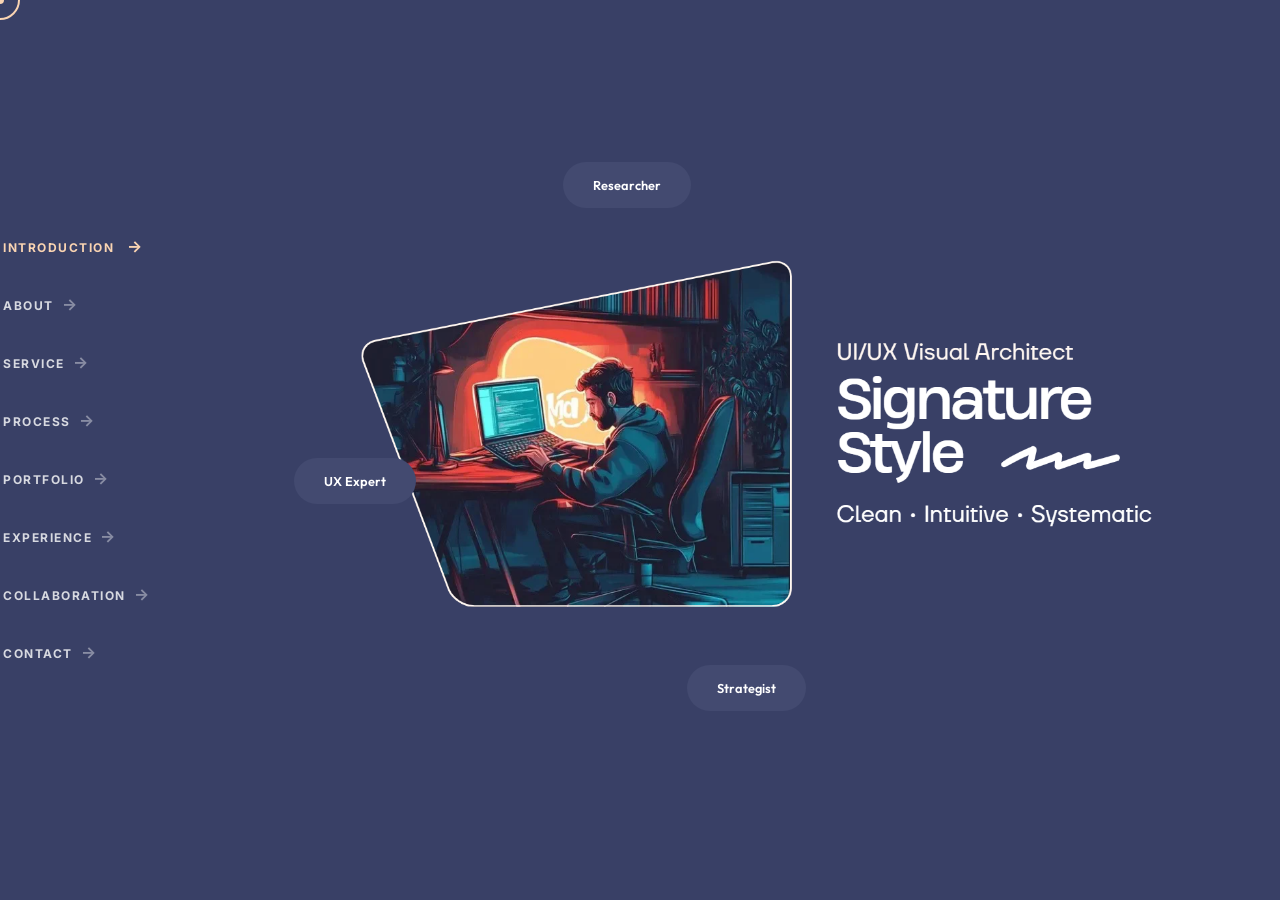
==== index.html @ 880e51e4 "Update index.html" ====
<!DOCTYPE html>
<html lang="en">

<head>
    <meta charset="UTF-8">
    <meta name="viewport" content="width=device-width, initial-scale=1.0">
    <title>Masud Jony</title>
    <link rel="icon" type="image/png" href="Needy/MasudJonyLogo.png">
    <link rel="stylesheet" href="style.css">
</head>

<body>

    <!-- Horizontal Navigation Menu -->
    <nav id="horizontal-nav">
        <ul>
            <li class="active"><a href="#hero" data-index="0">Introduction <span class="arrow">→</span></a></li>
            <li><a href="#about" data-index="1">About <span class="arrow">→</span></a></li>
            <li><a href="#services" data-index="2">Service <span class="arrow">→</span></a></li>
            <li><a href="#process" data-index="3">Process <span class="arrow">→</span></a></li>
            <li><a href="#portfolio" data-index="4">Portfolio <span class="arrow">→</span></a></li>
            <li><a href="#experience" data-index="5">Experience <span class="arrow">→</span></a></li>
            <li><a href="#collaboration" data-index="6">Collaboration <span class="arrow">→</span></a></li>
            <li><a href="#contact" data-index="7">Contact <span class="arrow">→</span></a></li>
        </ul>
    </nav>

    <!-- Container for all slides -->
    <div id="presentation">
        <!-- Section 1: Hero -->
        <section id="hero" class="slide active homepage">
            <div class="hero-bg-elements" id="hero-parallax">
                <div class="bg-blob blob-blue" data-speed="2"></div>
                <div class="bg-blob blob-green" data-speed="3"></div>
                <div class="hero-floating-text text-software" data-speed="5">Researcher</div>
                <div class="hero-floating-text text-design" data-speed="-4">Strategist</div>
                <div class="hero-floating-text text-research" data-speed="6">UX Expert</div>
            </div>
            <div class="hero-container">
                <img src="Needy/Only_Images/Home.png" alt="">
            </div>
        </section>

        <!-- Section 2: About -->
        <section id="about" class="slide">
            <div class="hero-container">
                <img src="Needy/Only_Images/2.png" alt="">
            </div>
        </section>

        <!-- Section 3: Services -->
        <section id="services" class="slide">
            <div class="hero-container">
                <img src="Needy/Only_Images/3.png" alt="">
            </div>
        </section>

        <!-- Section 4: Process -->
        <section id="process" class="slide">
            <div class="hero-container">
                <img src="Needy/Only_Images/process.png" alt="">
            </div>
        </section>

        <!-- Section 5: Portfolio -->
        <section id="portfolio" class="slide">
            <div class="hero-container Portfolio_container">
                <div class="project_img">
                    <img src="Needy/Only_Images/Project.png" alt="">
                </div>
                <div class="project_inner">
                    <div class="Left_project_inner project_content">
                        <h1>Projects</h1>
                        <img src="Needy/Only_Images/project_inner.png" alt="">
                        <p></p>
                    </div>
                    <div class="Middle_project_inner project_content">
                        <div class="EdooSphere">
                            <h2>“EdooSphere”</h2>
                            <a
                                href="https://www.figma.com/design/yBJjKWfQ96QLO775fwtEAk/EdooSphere-App?node-id=1669-162202&t=1JOb6LdRDJtqGi80-1">Link</a>
                            <p>EduSphere is an e-learning platform for web and mobile. As a UI/UX Designer, I designed
                                intuitive interfaces and prototypes, improved user flows, and collaborated with
                                developers
                                to deliver responsive, user-friendly experiences that increased engagement.
                            </p>
                        </div>
                        <div class="rams">
                            <h2>“Rams”</h2>
                            <a
                                href="https://www.figma.com/design/PCBt5p7QZaxkNxHPecK2gH/RAMs-Company-User?node-id=0-1&p=f">Link</a>
                            <p>A web-based enterprise risk management platform built to simplify complex risk processes.
                                I designed data-heavy dashboards, structured risk evaluation workflows, and improved
                                reporting clarity. My focus was on usability, information hierarchy, and making critical
                                decision-making faster and more efficient.
                            </p>
                        </div>
                    </div>
                    <div class="Right_project_inner project_content">
                        <button>View All</button>
                    </div>
                </div>
            </div>
        </section>

        <!-- Section 6: Experience -->
        <section id="experience" class="slide">
            <div class="hero-container Experience_part">
                <!-- <div class="hero-content">
                    <div class="badge">Insights</div>
                    <div class="subtitle">Deep Dive</div>
                    <h1>Attention To<br>Detail</h1>
                    <p>We believe that the smallest details make the biggest difference in creating premium user
                        experiences.</p>
                </div> -->
                <div class="experience_img">
                    <img src="Needy/experience.png" alt="">
                </div>
                <div class="experience_inner">
                    <div class="Left_experience_inner experience_content">
                        <h1>Involvement in</h1>
                        <!-- <img src="Needy/Only_Images/project_inner.png" alt=""> -->
                        <p></p>
                    </div>
                    <div class="Middle_experience_inner experience_content">
                        <div class="ParonSoft">
                            <h2>“ParonSoft Solutions Ltd.”</h2>
                            <span>June 2020 - Present</span>
                            <label>Senior Product Designer</label>
                            <p>Paronsoft is a Europe-based tech company where I worked as a Senior Product Designer. I
                                led user-centered designs for web and mobile, handling research, wireframes, prototypes,
                                and high-fidelity interfaces. I collaborated with teams, mentored junior designers, and
                                ensured consistent, efficient design standards.
                            </p>
                        </div>
                        <div class="Spectrum">
                            <h2>“Spectrum IT Solutions ltd.”</h2>
                            <span>May, 2019 - Jun, 2020</span>
                            <label>Senior UI/UX Designer</label>
                            <p>Led end-to-end web and mobile product designs, creating intuitive, visually appealing,
                                and user-friendly interfaces. Improved user flows and optimized journeys for higher
                                engagement. Collaborated with product managers, developers, and stakeholders to align
                                designs with business goals. Mentored junior designers, conducted design reviews, and
                                streamlined workflows to maintain consistency and quality across projects.
                            </p>
                        </div>
                    </div>
                    <div class="viewmoreBTN project_content">
                        <button>View All</button>
                    </div>
                </div>
            </div>
        </section>

        <!-- Section 7: Collaboration -->
        <section id="collaboration" class="slide">
            <div class="hero-container">
                <img src="Needy/Only_Images/Collabration.png" alt="">
                <img class="arrowIcon" src="Needy/Only_Images/arrow.png" alt="">
            </div>
        </section>

        <!-- Section 8: Contact -->
        <section id="contact" class="slide">
            <div class="hero-container">
                <img src="Needy/Only_Images/contact.png" alt="">
                <a href="Resume of Masud Jony.pdf" target="_blank" class="DownloadCV"
                    style="text-decoration: none;">Download My Resume</a>
            </div>
        </section>

        <!-- Section 10: Contact -->
        <!-- <section id="contact" class="slide">
            <div class="hero-container">
                <div class="hero-content">
                    <div class="badge">Contact</div>
                    <div class="subtitle">Get In Touch</div>
                    <h1>Start A<br>Project</h1>
                    <p>Ready to bring your vision to life? Contact us today to discuss your next big idea.</p>
                </div>
            </div>
        </section> -->
    </div>

    <!-- Experience Modal -->
    <div id="experience-modal" class="modal">
        <div class="modal-content">
            <span class="close-modal">&times;</span>
            <div class="modal-header">
                <h1>Professional Experience</h1>
                <p>A detailed history of my design career and roles.</p>
            </div>
            <div class="projects-grid">
                <!-- Exp Card 1 -->
                <div class="project-card">
                    <div class="ParonSoft">
                        <h2>“ParonSoft Solutions Ltd.”</h2>
                        <label>Senior Product Designer</label>
                        <span class="details-link">June 2020 - Present</span>
                        <p>Paronsoft is a Europe-based tech company where I worked as a Senior Product Designer. I led
                            end-to-end user-centered designs for web and mobile, including research, wireframes,
                            prototypes, and high-fidelity interfaces. I improved user flows, optimized journeys,
                            collaborated with cross-functional teams, mentored junior designers, and ensured consistent,
                            scalable design standards.</p>
                    </div>
                </div>
                <!-- Exp Card 2 -->
                <div class="project-card">
                    <div class="Spectrum">
                        <h2>“Spectrum IT Solutions ltd.”</h2>
                        <label>Senior UI/UX Designer</label>
                        <span class="details-link">May, 2019 - Jun, 2020</span>
                        <p>Led end-to-end web and mobile product designs, creating intuitive, visually appealing, and
                            user-friendly interfaces. Improved user flows and optimized journeys for higher engagement.
                            Collaborated with product managers, developers, and stakeholders to align designs with
                            business goals. Mentored junior designers, conducted design reviews, and streamlined
                            workflows.</p>
                    </div>
                </div>
                <!-- Exp Card 3 -->
                <div class="project-card">
                    <div class="ZenMind">
                        <h2>“Creative Tech Studio”</h2>
                        <label>UI/UX Designer</label>
                        <span class="details-link">Jan, 2018 - Apr, 2019</span>
                        <p>Focused on rapid prototyping and user testing for various client projects. Designed
                            responsive web layouts and mobile apps with a strong emphasis on usability and visual
                            storytelling. Worked closely with front-end developers to ensure pixel-perfect
                            implementation of design mockups.</p>
                    </div>
                </div>
                <!-- Exp Card 4 -->
                <div class="project-card">
                    <div class="NovaShop">
                        <h2>“Digital Waves Agency”</h2>
                        <label>Junior Designer</label>
                        <span class="details-link">Feb, 2017 - Dec, 2017</span>
                        <p>Started my professional journey by assisting in brand identity design and user interface
                            concepts. Learned the fundamentals of user experience research and iterative design
                            processes. Contributed to social media graphics, web banners, and basic UI components for
                            local business websites.</p>
                    </div>
                </div>
            </div>
        </div>
    </div>

    <!-- Portfolio Modal -->
    <div id="portfolio-modal" class="modal">
        <div class="modal-content">
            <span class="close-modal">&times;</span>
            <div class="modal-header">
                <h1>All Projects</h1>
                <p>A collection of my recent works and digital experiments.</p>
            </div>
            <div class="projects-grid">
                <!-- Project 1 -->
                <div class="project-card">
                    <div class="project-card-inner">
                        <div class="card-content">
                            <h2>“Behance”</h2>
                            <a href="https://www.behance.net/masudjony">Link</a>
                            <p>Behance is a global creative portfolio platform owned by Adobe where designers showcase
                                their professional work. I use it to publish selected UI/UX case studies, including
                                research insights, wireframes, prototypes, and final visual designs.
                            </p>
                        </div>
                    </div>
                </div>
                <!-- Project 2 -->
                <div class="project-card">
                    <div class="project-card-inner">
                        <div class="card-content">

                            <h2>“EdooSphere”</h2>
                            <a
                                href="https://www.figma.com/design/yBJjKWfQ96QLO775fwtEAk/EdooSphere-App?node-id=1669-162202&t=1JOb6LdRDJtqGi80-1">Link</a>
                            <p>EduSphere is an e-learning platform for web and mobile. As a UI/UX Designer, I designed
                                intuitive interfaces and prototypes, improved user flows, and collaborated with
                                developers to deliver responsive, user-friendly experiences that increased engagement.
                            </p>
                        </div>
                    </div>
                </div>
                <!-- Project 3 -->
                <div class="project-card">
                    <div class="project-card-inner">
                        <div class="card-content">

                            <h2>“Rams”</h2>
                            <a
                                href="https://www.figma.com/design/PCBt5p7QZaxkNxHPecK2gH/RAMs-Company-User?node-id=0-1&p=f">Link</a>
                            <p>A web-based enterprise risk management platform built to simplify complex risk processes.
                                I designed data-heavy dashboards, structured risk evaluation workflows, and improved
                                reporting clarity. My focus was on usability, information hierarchy, and making critical
                                decision-making faster and more efficient.
                            </p>
                        </div>
                    </div>
                </div>
                <!-- Project 4 -->
                <div class="project-card">
                    <div class="project-card-inner">
                        <div class="card-content">

                            <h2>“Risk Manager”</h2>
                            <a
                                href="https://www.figma.com/design/9FaY0wOJbGEPTlk5jHFvLP/Risk-Manager-App?node-id=0-1&p=f">Link</a>
                            <p>Risk Manager is a centralized risk monitoring system tailored for operational teams. I
                                redefined the user experience by simplifying multi-step assessments, enhancing data
                                visualization, and ensuring consistency across modules. Close collaboration with
                                engineering ensured scalable and performance-driven design execution.
                            </p>
                        </div>
                    </div>
                </div>
                <!-- Project 5 -->
                <div class="project-card">
                    <div class="project-card-inner">
                        <div class="card-content">
                            <h2>“AiTradX”</h2>
                            <a
                                href="https://www.figma.com/design/TELjcvNv74RykpVNeFjLlf/AiTradX?node-id=2-5&t=Oj5XLnYLckw8b1dB-1">Link</a>
                            <p>AiTradX is a modern trading platform designed for both novice and experienced traders. I
                                led the UI/UX redesign to simplify complex trading interfaces, improve data
                                visualization, and create a more intuitive user journey. The goal was to make trading
                                accessible yet powerful, with a focus on clarity, speed, and user confidence.
                                cross-functional teams to ensure seamless implementation and consistent product
                                experiences.
                            </p>
                        </div>
                    </div>
                </div>
                <!-- Project 6 -->
                <div class="project-card">
                    <div class="project-card-inner">
                        <div class="card-content">
                            <h2>“PDF Manager”</h2>
                            <a
                                href="https://www.figma.com/design/73KdUsv2Cbf8B7tLdYeefj/PDF-Manager-App?node-id=3-535&t=KnQlsR4RBeEZoz0u-1">Link</a>
                            <p>PDF Manager is a web-based admin-style platform that provides a structured interface for
                                managing projects, analytics, and application workflows. It focuses on delivering a
                                centralized dashboard with tools for handling data, team activities, and system
                                operations in one place, helping users streamline tasks and improve overall efficiency.
                            </p>
                        </div>
                    </div>
                </div>
                <!-- Project 7 -->
                <div class="project-card">
                    <div class="project-card-inner">
                        <div class="card-content">
                            <h2>“Paronsoft”</h2>
                            <a href="https://paronsoft.com/">Link</a>
                            <p>Paronsoft delivers custom web and mobile solutions for international clients. As a Senior
                                UI/UX Designer, I translated business requirements into structured user flows,
                                interactive prototypes, and scalable design systems. I worked closely with
                                cross-functional teams to ensure seamless implementation and consistent product
                                experiences.
                            </p>
                        </div>
                    </div>
                </div>
                <!-- Project 8 -->
                <div class="project-card">
                    <div class="project-card-inner">
                        <div class="card-content">
                            <h2>“CodeCraft”</h2>
                            <span class="details-link">Link</span>
                            <p>CodeCraft is a collaborative IDE enabling real-time peer programming and integrated
                                version control. I designed a clean, developer-focused interface that balances
                                functionality with clarity. Special attention was given to live collaboration
                                indicators, code readability, and minimizing cognitive load during teamwork.
                            </p>
                        </div>
                    </div>
                </div>
                <!-- Project 9 -->
                <div class="project-card">
                    <div class="project-card-inner">
                        <div class="card-content">
                            <h2>“AlexandraDB”</h2>
                            <a href="https://www.alexandradb.com/">Link</a>
                            <p>Alexandra DB is a French singer, songwriter, and producer blending pop and electronic
                                music. For her digital platform, I designed intuitive interfaces and prototypes,
                                improved user flows, and collaborated with developers to deliver a responsive and
                                engaging user experience.
                            </p>
                        </div>
                    </div>
                </div>
                <!-- Project 10 -->
                <div class="project-card">
                    <div class="project-card-inner">
                        <div class="card-content">
                            <h2>“Bruce Wallas”</h2>
                            <a href="https://brucewallas.com/">Link</a>
                            <p>Bruce Wallas is a construction project management platform. I crafted workflow-based
                                interfaces to manage timelines, resources, and reporting efficiently. Emphasis was
                                placed on visual clarity, real-time tracking, and improving communication between
                                project stakeholders.
                            </p>
                        </div>
                    </div>
                </div>
                <!-- Project 11 -->
                <div class="project-card">
                    <div class="project-card-inner">
                        <div class="card-content">
                            <h2>“Zeplin”</h2>
                            <a href="https://app.zeplin.io/projects">Link</a>
                            <p>A design-to-development collaboration platform built to bridge communication gaps. I
                                focused on structured handoff experiences, organized component libraries, and
                                interaction documentation to ensure smoother transitions from design to development.
                            </p>
                        </div>
                    </div>
                </div>
                <!-- Project 12 -->
                <div class="project-card">
                    <div class="project-card-inner">
                        <div class="card-content">
                            <h2>“Footway”</h2>
                            <a href="https://masudjony.github.io/footway.github.io/">Link</a>
                            <p>Footway is a retail management platform for spotify. I optimized inventory tracking,
                                sales dashboards, and store management workflows. The design approach prioritized
                                operational efficiency, easy navigation, and scalable UI components for multi-store
                                environments.
                            </p>
                        </div>
                    </div>
                </div>
            </div>
        </div>
    </div>

    <div class="cursor-dot"></div>
    <div class="cursor-follower"></div>

    <script src="script.js"></script>
</body>

</html>
---- style.css ----
@import url('https://fonts.googleapis.com/css2?family=Inter:wght@400;700&family=Outfit:wght@300;600;900&display=swap');



:root {
    --bg-color: #232B45;
    --accent-color: #FAD4B2;
    --text-color: #FFFFFF;
    --subtext-color: rgba(255, 255, 255, 0.8);
    --card-bg: rgba(255, 255, 255, 0.1);
    --transition-speed: 0.8s;
}

* {
    margin: 0;
    padding: 0;
    box-sizing: border-box;
}

body {
    background-color: var(--bg-color);
    color: var(--text-color);
    font-family: 'Inter', sans-serif;
    overflow: hidden;
    /* Prevent native scrolling */
    height: 100vh;
    width: 100vw;
    cursor: none;
}

/* Custom Cursor Styles */
.cursor-dot {
    width: 8px;
    height: 8px;
    background-color: var(--accent-color);
    position: fixed;
    top: 0;
    left: 0;
    border-radius: 50%;
    z-index: 9999;
    pointer-events: none;
    transform: translate(-50%, -50%);
}

.cursor-follower {
    width: 40px;
    height: 40px;
    border: 2px solid var(--accent-color);
    position: fixed;
    top: 0;
    left: 0;
    border-radius: 50%;
    z-index: 9998;
    pointer-events: none;
    transform: translate(-50%, -50%);
    transition: width 0.3s ease, height 0.3s ease, border-color 0.3s ease, background-color 0.3s ease;
}

/* Interactive Elements Hover Effect */
/* a,
button,
.close-modal,
.arrowIcon {
    cursor: none !important;
} */

.cursor-follower.hover {
    width: 60px;
    height: 60px;
    background-color: rgba(250, 212, 178, 0.1);
    border-color: rgba(250, 212, 178, 0.5);
}

/* Horizontal Navigation Menu */
#horizontal-nav {
    position: fixed;
    left: 6%;
    top: 50%;
    transform: translate(-50%, -50%);
    z-index: 100;
    border-radius: 50px;
}

#horizontal-nav ul {
    list-style: none;
    display: flow-root;
    flex-direction: row;
    gap: 2rem;
    align-items: center;
}

ul li::before {
    content: "→";
    display: none;
}

#horizontal-nav ul li {
    font-size: 1.5rem;
    font-weight: 600;
    color: var(--accent-color);
    display: block;
    align-items: center;
    gap: 10px;
    margin: 40px 0;
}

#horizontal-nav ul li a {
    text-decoration: none;
    color: var(--subtext-color);
    font-size: 0.75rem;
    font-weight: 700;
    text-transform: uppercase;
    letter-spacing: 1.5px;
    transition: all 0.3s ease;
    display: flex;
    align-items: center;
    gap: 8px;
}

#horizontal-nav .arrow {
    font-size: 1rem;
    opacity: 0.5;
    transition: transform 0.3s ease;
    margin-top: -2px;
}

#horizontal-nav ul li a:hover,
#horizontal-nav ul li.active a {
    color: var(--accent-color);
}

#horizontal-nav ul li.active a .arrow {
    opacity: 1;
    transform: translateX(5px);
}

#presentation {
    position: relative;
    width: 100%;
    height: 100%;
}

.slide {
    position: fixed;
    top: 0;
    left: 0;
    width: 100%;
    height: 100%;
    display: flex;
    justify-content: center;
    align-items: center;
    padding: 2rem;
    background-color: var(--bg-color);
    transform: translateX(100%);
    /* Hidden to the right by default */
    transition: transform var(--transition-speed) cubic-bezier(0.65, 0, 0.35, 1);
    z-index: 1;
}

.slide.active {
    transform: translateX(0);
    /* Visible */
    z-index: 2;
}

/* Sections background */
/* Sections background */
#hero {
    background: #394066;
    overflow: hidden;
    /* Added to contain the zoomed image */
}

/* --- Hero Parallax Elements --- */
.hero-bg-elements {
    position: absolute;
    top: 0;
    left: 0;
    width: 100%;
    height: 100%;
    pointer-events: none;
    z-index: 1111111111;
}

.bg-blob {
    position: absolute;
    border-radius: 50%;
    filter: blur(120px);
    opacity: 0.6;
    animation: blobFloat 12s infinite alternate ease-in-out;
}

.blob-blue {
    /* background: #00C6FF; */
    width: 600px;
    height: 600px;
    top: -150px;
    left: -100px;
}

.blob-green {
    /* background: #00FF88; */
    width: 500px;
    height: 500px;
    bottom: -100px;
    right: -100px;
    animation-delay: -6s;
}

.hero-floating-text {
    position: absolute;
    font-family: 'Outfit', sans-serif;
    font-weight: 600;
    font-size: 1vw;
    color: rgb(255 255 255);
    white-space: nowrap;
    user-select: none;
    transition: transform 0.1s ease-out;
    right: 0;
    background: #434a70;
    width: fit-content;
    padding: 15px 30px;
    border-radius: 100px;
    text-align: center;
}

.text-software {
    top: 18%;
    left: 44%;
    opacity: 1;
}

.text-design {
    bottom: 21%;
    opacity: 1;
    right: 37%;
}

.text-research {
    bottom: 44%;
    opacity: 1;
    left: 23%;
}

@keyframes blobFloat {
    0% {
        transform: translateY(0) scale(1);
    }

    100% {
        transform: translateY(60px) scale(1.1);
    }
}

.homepage .hero-container {
    position: relative;
    z-index: 10;
}

/* --- End of Hero Parallax --- */

#about {
    background-color: #2D3436;
}

#services {
    background-color: #394066;
}

#process {
    background-color: #394066;
}

#portfolio {
    background-color: #2D3436;
}

#experience {
    background-color: #394066;
}

#collaboration {
    background-color: #394066;
}

#contact {
    background-color: #2D3436;
}

.hero-container {
    /* max-width: 1200px; */
    width: 100%;
    display: grid;
    grid-template-columns: 1fr 1fr;
    gap: 4rem;
    align-items: center;
}

.hero-container.Experience_part {
    width: 70%;
}

#about .hero-container img {
    float: right;
}

#about .hero-container .dfshgh {
    margin-bottom: -60px;
    width: 100px;
    margin: 75px 80px 0 0;
}

.hero-content {
    grid-column: 2;
    flex-direction: column;
    gap: 1.5rem;
    opacity: 0;
    transform: translateY(20px);
    transition: all 0.6s ease-out;
    transition-delay: 0.4s;
}

.homepage .hero-content img {

    position: absolute;
    bottom: 66px;
    right: 40%;
}

.hero-content img {
    width: 120px;
    float: right;
}

.slide.active .hero-content {
    opacity: 1;
    transform: translateY(0);
}

.badge {
    background: var(--card-bg);
    padding: 0.5rem 1.5rem;
    border-radius: 30px;
    width: fit-content;
    font-weight: 600;
    font-size: 0.9rem;
    letter-spacing: 1px;
    margin-bottom: 20px;
}

.subtitle {
    font-family: 'Outfit', sans-serif;
    font-size: 1.2rem;
    color: var(--subtext-color);
    text-transform: uppercase;
    letter-spacing: 2px;
}

h1 {
    font-family: 'Outfit', sans-serif;
    font-size: 4rem;
    line-height: 1.1;
    font-weight: 900;
    padding: 20px 0;
}

p {
    font-size: 1.2rem;
    line-height: 1.6;
    color: var(--subtext-color);
    max-width: 500px;
}

ul {
    list-style: none;
    display: flex;
    flex-direction: column;
    gap: 1rem;
}

.Portfolio_container {
    display: flow-root;
    padding: 0 100px 0 300px;
}

.project_inner {
    display: flow-root;
    position: relative;
    margin-top: -100px;
    height: 270px;
}

.project_img {

    display: flow-root;
    position: relative;
    margin-top: 180px;
}

.project_img img {
    position: relative !important;
    width: 100% !important;
}

.Portfolio_container img {
    display: flow-root;
    position: relative !important;
    margin-left: 0 !important;
}

.project_inner img {
    position: absolute !important;
    top: 115% !important;
    width: 100px !important;
    left: 53px !important;
}

ul li {
    font-size: 1.5rem;
    font-weight: 600;
    color: var(--accent-color);
    display: flex;
    align-items: center;
    gap: 10px;
}

ul li::before {
    content: "→";
}

.slide img {
    position: absolute;
    left: 16px;
    width: 100%;
    left: 50%;
    top: 50%;
    transform: translate(-50%, -50%);
    margin-left: 94px;
    transition: transform 0.5s ease;
    /* Smooth transition for other transforms */
}

/* Specific zoom effect for the homepage (hero) background image */
.homepage .hero-container img {
    animation: zoomEffect 5s infinite alternate ease-in-out;
    transform-origin: center center;
}

@keyframes zoomEffect {
    0% {
        transform: translate(-50%, -50%) scale(1);
    }

    100% {
        transform: translate(-50%, -50%) scale(1.1);
    }
}

img.arrowIcon {
    width: 50px;
    margin-left: 225px;
    margin-top: 190px;
    transition: all 0.3s ease-out;
    cursor: pointer;

}

img.arrowIcon:hover {
    margin-left: 230px;
}

.project_content {
    position: relative;
    width: 30%;
    float: left;
}

.project_content .EdooSphere {
    float: left;
    width: 50%;
}

.project_content .rams {
    float: left;
    width: 50%;
}

.Left_project_inner.project_content {
    width: auto;
    padding-right: 40px;

}

.Left_project_inner.project_content h1 {
    line-height: 12px;
    padding-bottom: 60px;
}

.Middle_project_inner.project_content {
    position: relative;
    width: 74%;
    float: left;
    padding-right: 40px;
}

.project_content .EdooSphere {
    float: left;
    width: 44%;
    margin-right: 45px;
}

.project_content .rams {
    float: left;
    width: 44%;
}

.Right_project_inner.project_content {
    width: auto;
    float: right;
    position: relative;
    display: flow-root;
    height: 100%;
}

.Right_project_inner.project_content button {
    text-decoration: underline;
    background: none;
    border: none;
    color: white;
    font-size: 1.3rem;
    font-weight: 700;
    position: absolute;
    width: 83px;
    bottom: 2px;
    left: -70px;
    /* transform: translate(-107%, 53%); */
    transition: all 0.3s ease-out;
    cursor: pointer;
}

.Right_project_inner.project_content button:hover {
    margin-left: 5px;
}

.Middle_project_inner.project_content a {
    text-decoration: underline;
    cursor: pointer;
    float: right;
    margin-top: -26px;
    /* margin-bottom: 31px; */
    transition: all 0.3s ease-out;
    color: white;
}

.Middle_project_inner.project_content a:hover {
    margin-right: -5px;
}

.card-content a {
    text-decoration: underline;
    cursor: pointer;
    float: right;
    margin-top: -40px;
    /* margin-bottom: 31px; */
    transition: all 0.3s ease-out;
    color: white;
}

.card-content a:hover {
    margin-right: -5px;
}

.Middle_project_inner.project_content p {
    margin-top: 20px;
}

.experience_img {
    position: relative;
}

.experience_img img {
    position: relative !important;
    width: 55% !important;
    top: 0;
    transform: translate(0px, 0px);
    left: 29%;
}

.experience_inner h1 {
    line-height: 0px;
    height: 60px;
}

.ParonSoft,
.Spectrum {
    position: relative;
    margin-bottom: 30px;
    margin-top: 30px;
}

.experience_content span {
    position: absolute;
    top: 8px;
    right: 0;
}

.experience_content p {
    margin-top: 20px !important;
    max-width: 100%;
}

.viewmoreBTN button {
    text-decoration: underline;
    background: none;
    border: none;
    color: white;
    font-size: 1.3rem;
    font-weight: 700;
    transition: all 0.3s ease-out;
    cursor: pointer;
    margin-top: 20px;
}

.viewmoreBTN button:hover {
    margin-left: 5px;
}

.experience_inner label {
    padding-top: 7px !important;
    display: block;
    font-size: 1.2rem;
}

/* Experience Modal Specific Styles */
#experience-modal .modal-content {
    background: rgba(35, 43, 69, 0.9);
}

#experience-modal .project-card {
    background: rgba(255, 255, 255, 0.05);
    border-radius: 20px;
    padding: 2.5rem;
    border: 1px solid rgba(255, 255, 255, 0.1);
    transition: transform 0.3s ease, border-color 0.3s ease;
}

#experience-modal .project-card:hover {
    border-color: white;
    transform: translateY(-5px);
}

#experience-modal .project-card h2 {
    font-size: 1.5rem;
    margin-bottom: 0.5rem;
}

#experience-modal .project-card label {
    padding-top: 7px !important;
    display: block;
    font-size: 1.1rem;
    color: white;
    opacity: 0.9;
}

#experience-modal .project-card .details-link {
    position: relative;
    top: 0;
    margin-top: 5px;
    display: inline-block;
    color: rgba(255, 255, 255, 0.7);
    text-decoration: none;
    font-size: 0.85rem;
    float: none;
    /* Reset float if needed */
}

#experience-modal .project-card p {
    margin-top: 1.2rem !important;
    font-size: 0.95rem;
    line-height: 1.6;
    color: var(--subtext-color);
}

@media (max-width: 900px) {
    .hero-container {
        grid-template-columns: 1fr;
        text-align: center;
    }

    .hero-content {
        align-items: center;
        grid-column: 1;
    }

    .badge {
        margin: 0 auto;
    }
}

/* Portfolio Modal Styles */
.modal {
    display: none;
    position: fixed;
    z-index: 2000;
    left: 0;
    top: 0;
    width: 100%;
    height: 100%;
    overflow: hidden;
    background-color: rgba(0, 0, 0, 0.8);
    backdrop-filter: blur(10px);
}

.modal-content {
    background: rgba(35, 43, 69, 0.5);
    margin: 2.5vh auto;
    padding: 3rem 1.5rem 3rem 3rem;
    border: 1px solid rgba(255, 255, 255, 0.1);
    width: 93%;
    height: 95vh;
    max-height: 98vh;
    border-radius: 30px;
    position: relative;
    /* overflow-y: auto; */
    color: white;
}

.projects-grid::-webkit-scrollbar {
    width: 8px;
}

.projects-grid::-webkit-scrollbar-track {
    background: rgba(255, 255, 255, 0.05);
    border-radius: 10px;
}

.projects-grid::-webkit-scrollbar-thumb {
    background: white;
    border-radius: 10px;
}

.close-modal {
    position: absolute;
    right: 30px;
    top: 20px;
    color: white;
    font-size: 2.5rem;
    font-weight: bold;
    cursor: pointer;
    transition: color 0.3s ease;
    z-index: 10;
    transition: all 0.3s ease-out;
}

.close-modal:hover {
    margin-right: -5px;
}

.modal-header {
    /* margin-bottom: 2rem; */
    text-align: left;
}

.modal-header h1 {
    font-size: 3.5rem;
    margin-bottom: 1.5rem;
    font-family: 'Outfit', sans-serif;
    line-height: 0;
}

.modal-header p {
    font-size: 1.1rem;
    opacity: 0.8;
}

.projects-grid {
    display: grid;
    grid-template-columns: repeat(auto-fill, minmax(350px, 1fr));
    gap: 2rem;
    padding-bottom: 2rem;
    max-height: 74vh;
    overflow: auto;
    padding-right: 1.5rem;
    padding-top: 2rem;
}

.project-card {
    background: rgba(255, 255, 255, 0.05);
    border-radius: 20px;
    padding: 2rem;
    border: 1px solid rgba(255, 255, 255, 0.1);
    transition: transform 0.3s ease, border-color 0.3s ease;
    display: flex;
    flex-direction: column;
}

.project-card:hover {
    transform: translateY(-5px);
    border-color: white;
}

.project-card h2 {
    font-family: 'Outfit', sans-serif;
    font-size: 1.8rem;
    margin-bottom: 1rem;
    color: white;
}

.details-link {
    text-decoration: underline;
    cursor: pointer;
    float: right;
    margin-top: -35px;
    font-size: 0.9rem;
    font-weight: 600;
    transition: all 0.3s ease-out;
    color: white;
}

.details-link:hover {
    margin-right: -5px;
}

.project-card p {
    margin-top: 1rem;
    font-size: 1rem;
    line-height: 1.6;
    color: var(--subtext-color);
    max-width: 100%;
}

.DownloadCV {
    position: absolute;
    bottom: 16%;
    left: 47%;
    /* margin-top: 100px; */
    /* background: white; */
    border-radius: 100px;
    color: #ffffff;
    padding: 21px 30px;
    font-size: 27px;
    font-weight: 600;
    cursor: pointer !important;
    transition: all 0.3s ease-out;
    text-decoration: underline !important;

}

.DownloadCV:hover {
    margin-left: 5px;
}

@media (max-width: 1600px) {

    .Left_project_inner.project_content h1,
    .Left_project_inner.project_content h1 {
        font-size: 45px;
    }

    .Middle_experience_inner.experience_content h2,
    .rams h2,
    .project_content .EdooSphere h2 {
        font-size: 22px !important;
    }

    .experience_content p,
    .experience_content span,
    .experience_inner label,
    .viewmoreBTN button,
    .Middle_project_inner.project_content p,
    .Middle_project_inner.project_content a,
    .Right_project_inner.project_content button {
        font-size: 16px;
    }

    .Right_project_inner.project_content button {
        top: 80%;
    }

    .Portfolio_container {
        display: flow-root;
        margin-left: 150px;
    }
}

@media (max-width: 1500px) {
    img.arrowIcon {
        margin-left: 200px;
        margin-top: 120px;
    }

    img.arrowIcon:hover {
        margin-left: 205px;
    }

    .DownloadCV {
        bottom: 19%;
        padding: 8px 20px;
    }
}

@media (max-width: 900px) {
    .modal-content {
        width: 95%;
        padding: 1.5rem;
    }

    .projects-grid {
        grid-template-columns: 1fr;
    }

    .modal-header h1 {
        font-size: 2.5rem;
    }
}
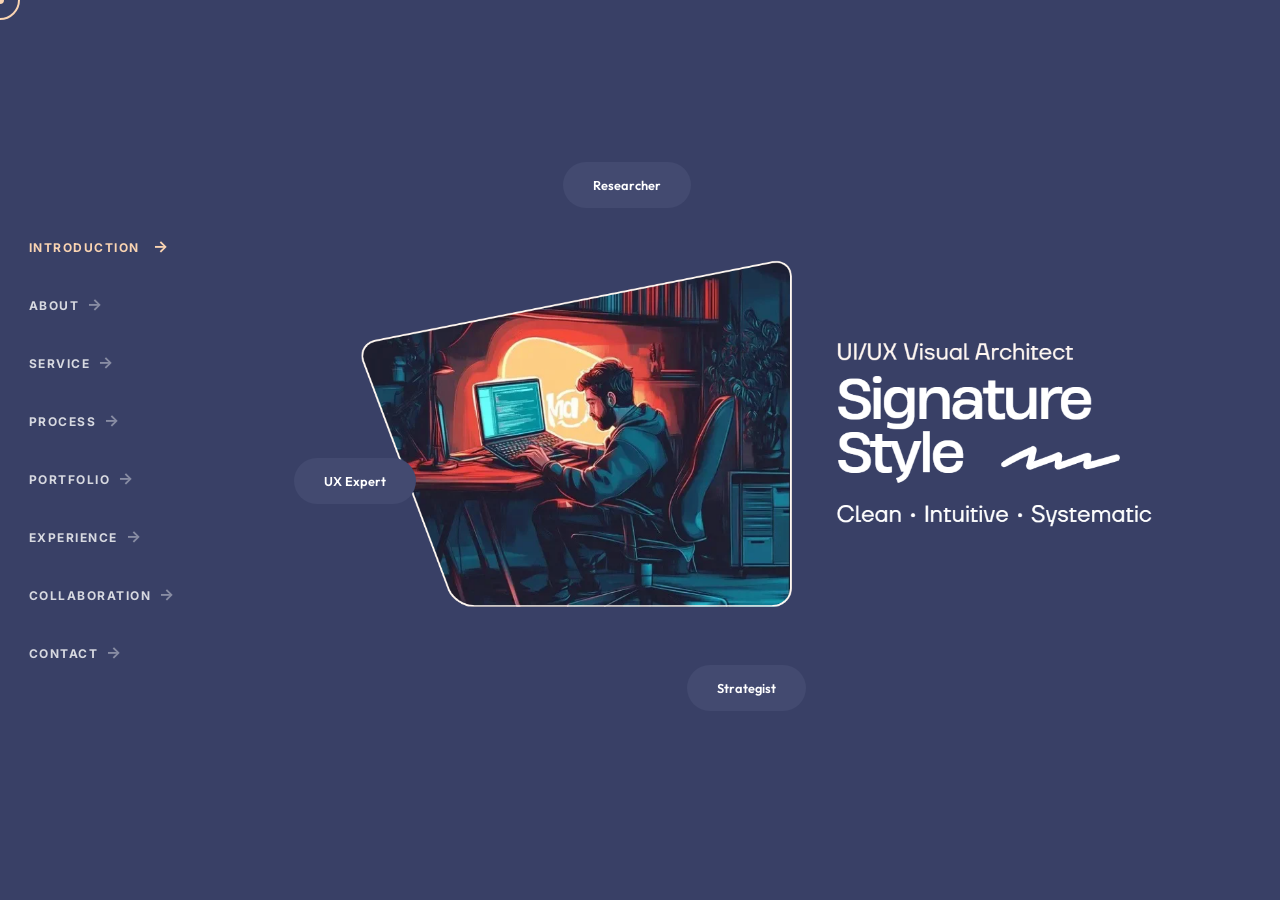
==== commit 5ce76f9e: "Update index.html" ====
--- a/index.html
+++ b/index.html
@@ -76,23 +76,23 @@
                     </div>
                     <div class="Middle_project_inner project_content">
                         <div class="EdooSphere">
-                            <h2>“EdooSphere”</h2>
-                            <a
-                                href="https://www.figma.com/design/yBJjKWfQ96QLO775fwtEAk/EdooSphere-App?node-id=1669-162202&t=1JOb6LdRDJtqGi80-1">Link</a>
-                            <p>EduSphere is an e-learning platform for web and mobile. As a UI/UX Designer, I designed
-                                intuitive interfaces and prototypes, improved user flows, and collaborated with
-                                developers
-                                to deliver responsive, user-friendly experiences that increased engagement.
-                            </p>
-                        </div>
-                        <div class="rams">
-                            <h2>“Rams”</h2>
-                            <a
-                                href="https://www.figma.com/design/PCBt5p7QZaxkNxHPecK2gH/RAMs-Company-User?node-id=0-1&p=f">Link</a>
-                            <p>A web-based enterprise risk management platform built to simplify complex risk processes.
-                                I designed data-heavy dashboards, structured risk evaluation workflows, and improved
-                                reporting clarity. My focus was on usability, information hierarchy, and making critical
-                                decision-making faster and more efficient.
+                            <h2>“Far System”</h2>
+                            <a
+                                href="https://www.figma.com/design/k4mvN39b6g4Px2VGUUfae7/Far-System?node-id=127-10489&t=P00wyCD2Moqxiuzd-1">Link</a>
+                            <p>FAR Systems™ is a B2B SaaS and multi-tenant platform that connects reflection, structured
+                                knowledge, insights, and continuity in one ecosystem. Through guided Reflection Room™
+                                experiences, intelligent analysis, dashboards, and reports, FAR transforms reflection
+                                into actionable insights, supporting better decision-making and long-term progress.
+                            </p>
+                        </div>
+                        <div class="EdooSphere">
+                            <h2>“AidNetWork”</h2>
+                            <a
+                                href="https://www.figma.com/design/5OuevP5FEo8ng1HO4NIQQ6/High-Fidelity-AidNetWork?node-id=0-1&t=7jZRvrT6jxRqu9Zt-1">Link</a>
+                            <p>AidNetwork is a B2B SaaS and multi-tenant healthcare workforce platform that simplifies
+                                hiring by connecting employers with verified, job-ready workers. Using AI and
+                                automation, it supports hiring, retention, compliance, and workforce management, helping
+                                organizations build a faster and more reliable workforce.
                             </p>
                         </div>
                     </div>
@@ -254,35 +254,74 @@
                 <p>A collection of my recent works and digital experiments.</p>
             </div>
             <div class="projects-grid">
-                <!-- Project 1 -->
-                <div class="project-card">
-                    <div class="project-card-inner">
-                        <div class="card-content">
-                            <h2>“Behance”</h2>
-                            <a href="https://www.behance.net/masudjony">Link</a>
-                            <p>Behance is a global creative portfolio platform owned by Adobe where designers showcase
-                                their professional work. I use it to publish selected UI/UX case studies, including
-                                research insights, wireframes, prototypes, and final visual designs.
-                            </p>
-                        </div>
-                    </div>
-                </div>
-                <!-- Project 2 -->
-                <div class="project-card">
-                    <div class="project-card-inner">
-                        <div class="card-content">
-
-                            <h2>“EdooSphere”</h2>
-                            <a
-                                href="https://www.figma.com/design/yBJjKWfQ96QLO775fwtEAk/EdooSphere-App?node-id=1669-162202&t=1JOb6LdRDJtqGi80-1">Link</a>
-                            <p>EduSphere is an e-learning platform for web and mobile. As a UI/UX Designer, I designed
-                                intuitive interfaces and prototypes, improved user flows, and collaborated with
-                                developers to deliver responsive, user-friendly experiences that increased engagement.
-                            </p>
-                        </div>
-                    </div>
-                </div>
-                <!-- Project 3 -->
+                <!-- Project 1 “FarSystem” -->
+                <div class="project-card">
+                    <div class="project-card-inner">
+                        <div class="card-content">
+                            <h2>“Far System”</h2>
+                            <a
+                                href="https://www.figma.com/design/k4mvN39b6g4Px2VGUUfae7/Far-System?node-id=127-10489&t=P00wyCD2Moqxiuzd-1">Link</a>
+                            <p>FAR Systems™ is a B2B SaaS and multi-tenant platform that connects reflection, structured
+                                knowledge, insights, and continuity in one ecosystem. Through guided Reflection Room™
+                                experiences, intelligent analysis, dashboards, and reports, FAR transforms reflection
+                                into actionable insights, supporting better decision-making and long-term progress.
+                            </p>
+                        </div>
+                    </div>
+                </div>
+                <!-- Project 2 “AidNetWork” -->
+                <div class="project-card">
+                    <div class="project-card-inner">
+                        <div class="card-content">
+
+                            <h2>“AidNetWork”</h2>
+                            <a
+                                href="https://www.figma.com/design/5OuevP5FEo8ng1HO4NIQQ6/High-Fidelity-AidNetWork?node-id=0-1&t=7jZRvrT6jxRqu9Zt-1">Link</a>
+                            <p>AidNetwork is a B2B SaaS and multi-tenant healthcare workforce platform that simplifies
+                                healthcare hiring by bringing everything into one place. It helps employers find
+                                verified, job-ready workers while enabling candidates to clearly understand job
+                                requirements. Using AI and automation, AidNetwork supports workforce prediction, hiring,
+                                retention, compliance, and reliability, helping organizations build a faster and more
+                                stable workforce.
+                            </p>
+                        </div>
+                    </div>
+                </div>
+
+                <!-- Project 4 “Risk Manager” -->
+                <div class="project-card">
+                    <div class="project-card-inner">
+                        <div class="card-content">
+
+                            <h2>“Risk Manager”</h2>
+                            <a
+                                href="https://www.figma.com/design/9FaY0wOJbGEPTlk5jHFvLP/Risk-Manager-App?node-id=0-1&p=f">Link</a>
+                            <p>Risk Manager is a centralized risk monitoring system tailored for operational teams. I
+                                redefined the user experience by simplifying multi-step assessments, enhancing data
+                                visualization, and ensuring consistency across modules. Close collaboration with
+                                engineering ensured scalable and performance-driven design execution.
+                            </p>
+                        </div>
+                    </div>
+                </div>
+                <div class="project-card">
+                    <div class="project-card-inner">
+                        <div class="card-content">
+
+                            <h2>“Theta Analysers”</h2>
+                            <a
+                                href="https://www.figma.com/design/8MW4Subn0hcLtJWnIIItko/THETA-ANALYSERS?node-id=1-2&t=z4X9mN58TrOYgEEm-1">Link</a>
+                            <p>Theta Analyzer is a modern POS and retail management platform designed to simplify
+                                day-to-day sales and business operations. I created a clean, scalable interface that
+                                helps businesses manage transactions, products, inventory, customers, and sales data
+                                with better visibility. The UX focused on fast workflows, intuitive navigation, clear
+                                data presentation, and efficient store management, making everyday POS operations faster
+                                and easier for staff.
+                            </p>
+                        </div>
+                    </div>
+                </div>
+                <!-- Project 3 “Rams” -->
                 <div class="project-card">
                     <div class="project-card-inner">
                         <div class="card-content">
@@ -298,23 +337,150 @@
                         </div>
                     </div>
                 </div>
-                <!-- Project 4 -->
-                <div class="project-card">
-                    <div class="project-card-inner">
-                        <div class="card-content">
-
-                            <h2>“Risk Manager”</h2>
-                            <a
-                                href="https://www.figma.com/design/9FaY0wOJbGEPTlk5jHFvLP/Risk-Manager-App?node-id=0-1&p=f">Link</a>
-                            <p>Risk Manager is a centralized risk monitoring system tailored for operational teams. I
-                                redefined the user experience by simplifying multi-step assessments, enhancing data
-                                visualization, and ensuring consistency across modules. Close collaboration with
-                                engineering ensured scalable and performance-driven design execution.
-                            </p>
-                        </div>
-                    </div>
-                </div>
-                <!-- Project 5 -->
+                <!-- Project 5 “SUPREME PROSPECTS” -->
+                <div class="project-card">
+                    <div class="project-card-inner">
+                        <div class="card-content">
+                            <h2>“SUPREME PROSPECTS”</h2>
+                            <a
+                                href="https://www.figma.com/design/wVAk4ea4LBLnnpsgJ8CiIs/SUPREME-PROSPECTS-Almas?node-id=21-2&t=diJD05TgkIyhSzfg-1">Link</a>
+                            <p>Supreme Prospects is a dynamic, subscription-based B2B sports management and recruitment
+                                platform designed to bridge the gap between athletic talent and professional coaching.
+                                Built with a sleek, high-energy aesthetic, the platform creates a dual-sided ecosystem
+                                that serves both aspiring athletes (students) looking to elevate their game and
+                                professional coaches seeking to stream their scouting, training, and recruitment
+                                pipelines.
+                            </p>
+                        </div>
+                    </div>
+                </div>
+
+                <!-- Project 6 “XTRA-VISION” -->
+                <div class="project-card">
+                    <div class="project-card-inner">
+                        <div class="card-content">
+                            <h2>“XTRA-VISION”</h2>
+                            <a
+                                href="https://www.figma.com/design/hHiclTcdYZ3zjucPpE7rdi/XTRA-VISION-Almas?node-id=0-1&t=H8L3sgJyxS0W5IxE-1">Link</a>
+                            <p>XTRA-VISION is a mobile-first digital savings and investment platform designed for young,
+                                upwardly
+                                mobile users in the GCC and MENA region. The platform transforms the traditionally
+                                complex process of saving and investing into a simple, engaging, and highly visual user
+                                experience. By blending playful, game-like UI elements with robust financial tools,
+                                XTRA-VISION empowers users to set goals, build daily savings habits, and invest small
+                                amounts
+                                into diversified portfolios, all within a secure, regulated environment.
+                            </p>
+                            pipelines.
+                            </p>
+                        </div>
+                    </div>
+                </div>
+                <!-- Project 7 “RAIZ” -->
+                <div class="project-card">
+                    <div class="project-card-inner">
+                        <div class="card-content">
+                            <h2>“RAIZ”</h2>
+                            <a
+                                href="https://www.figma.com/design/8pOH03JB04hr4VfctgyfdS/RAIZ-Almas?node-id=0-1&t=QduIyPNxUC080vP4-1">Link</a>
+                            <p>Raiz is a mobile-first digital savings and investment platform designed for young,
+                                upwardly
+                                mobile users in the GCC and MENA region. The platform transforms the traditionally
+                                complex process of saving and investing into a simple, engaging, and highly visual user
+                                experience. By blending playful, game-like UI elements with robust financial tools,
+                                Raiz empowers users to set goals, build daily savings habits, and invest small amounts
+                                into diversified portfolios, all within a secure, regulated environment.
+                            </p>
+                            pipelines.
+                            </p>
+                        </div>
+                    </div>
+                </div>
+                <!-- Project 8 “BOUWIS” -->
+                <div class="project-card">
+                    <div class="project-card-inner">
+                        <div class="card-content">
+                            <h2>“BOUWIS”</h2>
+                            <a
+                                href="https://www.figma.com/design/IUpIjFcfvYovL7o6obJQWq/BOUWIS-Almas?node-id=0-1&t=hDcz0atjrBNcnLdJ-1">Link</a>
+                            <p>Raiz is a mobile-first digital savings and investment platform designed for young,
+                                upwardly
+                                mobile users in the GCC and MENA region. The platform transforms the traditionally
+                                complex process of saving and investing into a simple, engaging, and highly visual user
+                                experience. By blending playful, game-like UI elements with robust financial tools,
+                                Raiz empowers users to set goals, build daily savings habits, and invest small amounts
+                                into diversified portfolios, all within a secure, regulated environment.
+                            </p>
+                            pipelines.
+                            </p>
+                        </div>
+                    </div>
+                </div>
+                <!-- Project 9 “Huely” -->
+                <div class="project-card">
+                    <div class="project-card-inner">
+                        <div class="card-content">
+                            <h2>“Huely”</h2>
+                            <a
+                                href="https://www.figma.com/design/NMuSPvk7Xe57bM8CpgAvBZ/Huely-Almas?node-id=0-1&t=WRXs3evQNbe3PIKc-1">Link</a>
+                            <p>Huely is a mobile-first digital savings and investment platform designed for young,
+                                upwardly
+                                mobile users in the GCC and MENA region. The platform transforms the traditionally
+                                complex process of saving and investing into a simple, engaging, and highly visual user
+                                experience. By blending playful, game-like UI elements with robust financial tools,
+                                Huely empowers users to set goals, build daily savings habits, and invest small amounts
+                                into diversified portfolios, all within a secure, regulated environment.
+                            </p>
+                            pipelines.
+                            </p>
+                        </div>
+                    </div>
+                </div>
+                <!-- Project 10 “AetherCall” -->
+                <div class="project-card">
+                    <div class="project-card-inner">
+                        <div class="card-content">
+                            <h2>“AetherCall”</h2>
+                            <a
+                                href="https://www.figma.com/design/WpcX8z7JNN9PikLdq0HS9q/AetherCall-Almas?node-id=0-1&t=OUM4fp0Lx6DEoAAL-1">Link</a>
+                            <p>AetherCall is a mobile-first digital savings and investment platform designed for young,
+                                upwardly
+                                mobile users in the GCC and MENA region. The platform transforms the traditionally
+                                complex process of saving and investing into a simple, engaging, and highly visual user
+                                experience. By blending playful, game-like UI elements with robust financial tools,
+                                AetherCall empowers users to set goals, build daily savings habits, and invest small
+                                amounts
+                                into diversified portfolios, all within a secure, regulated environment.
+                            </p>
+                            pipelines.
+                            </p>
+                        </div>
+                    </div>
+                </div>
+                <!-- Project 11 “Ikwilme Wer” -->
+                <div class="project-card">
+                    <div class="project-card-inner">
+                        <div class="card-content">
+                            <h2>“Ikwilme Wer”</h2>
+                            <a
+                                href="https://www.figma.com/design/Huj46X1FhCbLHbJDaOKzkx/Ikwilmedewerkers-Almas?node-id=0-1&t=Ib7vEYDY87AIbMpf-1">Link</a>
+                            <p>Ikwilme Wer is a mobile-first digital savings and investment platform designed for young,
+                                upwardly
+                                mobile users in the GCC and MENA region. The platform transforms the traditionally
+                                complex process of saving and investing into a simple, engaging, and highly visual user
+                                experience. By blending playful, game-like UI elements with robust financial tools,
+                                Ikwilme Wer empowers users to set goals, build daily savings habits, and invest small
+                                amounts
+                                into diversified portfolios, all within a secure, regulated environment.
+                            </p>
+                            pipelines.
+                            </p>
+                        </div>
+
+                    </div>
+                </div>
+
+                <!-- Project 12 “AiTradX” -->
                 <div class="project-card">
                     <div class="project-card-inner">
                         <div class="card-content">
@@ -331,7 +497,22 @@
                         </div>
                     </div>
                 </div>
-                <!-- Project 6 -->
+                <!-- Project 13 “EdooSphere” -->
+                <div class="project-card">
+                    <div class="project-card-inner">
+                        <div class="card-content">
+
+                            <h2>“EdooSphere”</h2>
+                            <a
+                                href="https://www.figma.com/design/yBJjKWfQ96QLO775fwtEAk/EdooSphere-App?node-id=1669-162202&t=1JOb6LdRDJtqGi80-1">Link</a>
+                            <p>EduSphere is an e-learning platform for web and mobile. As a UI/UX Designer, I designed
+                                intuitive interfaces and prototypes, improved user flows, and collaborated with
+                                developers to deliver responsive, user-friendly experiences that increased engagement.
+                            </p>
+                        </div>
+                    </div>
+                </div>
+                <!-- Project 14 “PDF Manager” -->
                 <div class="project-card">
                     <div class="project-card-inner">
                         <div class="card-content">
@@ -346,7 +527,7 @@
                         </div>
                     </div>
                 </div>
-                <!-- Project 7 -->
+                <!-- Project 15 “Paronsoft” -->
                 <div class="project-card">
                     <div class="project-card-inner">
                         <div class="card-content">
@@ -361,7 +542,7 @@
                         </div>
                     </div>
                 </div>
-                <!-- Project 8 -->
+                <!-- Project 16 “CodeCraft” -->
                 <div class="project-card">
                     <div class="project-card-inner">
                         <div class="card-content">
@@ -375,7 +556,7 @@
                         </div>
                     </div>
                 </div>
-                <!-- Project 9 -->
+                <!-- Project 17 “AlexandraDB” -->
                 <div class="project-card">
                     <div class="project-card-inner">
                         <div class="card-content">
@@ -389,7 +570,7 @@
                         </div>
                     </div>
                 </div>
-                <!-- Project 10 -->
+                <!-- Project 18 “Bruce Wallas” -->
                 <div class="project-card">
                     <div class="project-card-inner">
                         <div class="card-content">
@@ -403,7 +584,7 @@
                         </div>
                     </div>
                 </div>
-                <!-- Project 11 -->
+                <!-- Project 19 “Zeplin” -->
                 <div class="project-card">
                     <div class="project-card-inner">
                         <div class="card-content">
@@ -416,7 +597,7 @@
                         </div>
                     </div>
                 </div>
-                <!-- Project 12 -->
+                <!-- Project 20 “Footway” -->
                 <div class="project-card">
                     <div class="project-card-inner">
                         <div class="card-content">
@@ -430,6 +611,21 @@
                         </div>
                     </div>
                 </div>
+
+                <!-- Project 21 “Behance” -->
+                <div class="project-card">
+                    <div class="project-card-inner">
+                        <div class="card-content">
+                            <h2>“Behance”</h2>
+                            <a href="https://www.behance.net/masudjony">Link</a>
+                            <p>Behance is a global creative portfolio platform owned by Adobe where designers showcase
+                                their professional work. I use it to publish selected UI/UX case studies, including
+                                research insights, wireframes, prototypes, and final visual designs.
+                            </p>
+                        </div>
+                    </div>
+                </div>
+
             </div>
         </div>
     </div>
--- a/style.css
+++ b/style.css
@@ -215,7 +215,7 @@
     color: rgb(255 255 255);
     white-space: nowrap;
     user-select: none;
-    transition: transform 0.1s ease-out;
+    transition: transform 1s ease-out;
     right: 0;
     background: #434a70;
     width: fit-content;
@@ -897,6 +897,90 @@
         bottom: 19%;
         padding: 8px 20px;
     }
+
+    #horizontal-nav {
+        left: 8%;
+    }
+
+    .Portfolio_container {
+        display: flow-root;
+        margin-left: 0;
+    }
+
+    .experience_content p,
+    .experience_content span,
+    .experience_inner label,
+    .viewmoreBTN button,
+    .Middle_project_inner.project_content p,
+    .Middle_project_inner.project_content a,
+    .Right_project_inner.project_content button {
+        font-size: 14px;
+    }
+
+    .project_content .EdooSphere {
+        float: left;
+        width: 40%;
+        margin-right: 45px;
+    }
+
+    .Left_project_inner.project_content h1 {
+        line-height: 12px;
+        padding-bottom: 35px;
+        font-size: 40px;
+    }
+
+    .Right_project_inner.project_content button {
+        top: 75%;
+    }
+
+    .project-card p {
+        font-size: 0.8rem;
+    }
+
+    .project-card h2 {
+        font-size: 1.3rem;
+    }
+
+    .card-content a {
+        font-size: 14px;
+    }
+
+    .modal-header h1 {
+        font-size: 2.5rem;
+    }
+}
+
+@media (max-width: 1400px) {
+    .Portfolio_container {
+        display: flow-root;
+        padding: 0 50px 0 230px;
+    }
+
+    .project_content .EdooSphere {
+        float: left;
+        width: 43%;
+        margin-right: 40px;
+    }
+
+    .experience_content p,
+    .experience_content span,
+    .experience_inner label,
+    .viewmoreBTN button,
+    .Middle_project_inner.project_content p,
+    .Middle_project_inner.project_content a,
+    .Right_project_inner.project_content button {
+        font-size: 12px;
+    }
+
+    .Right_project_inner.project_content button {
+        top: 70%;
+    }
+
+    .Left_project_inner.project_content h1 {
+        line-height: 12px;
+        padding-bottom: 30px;
+        font-size: 35px;
+    }
 }
 
 @media (max-width: 900px) {
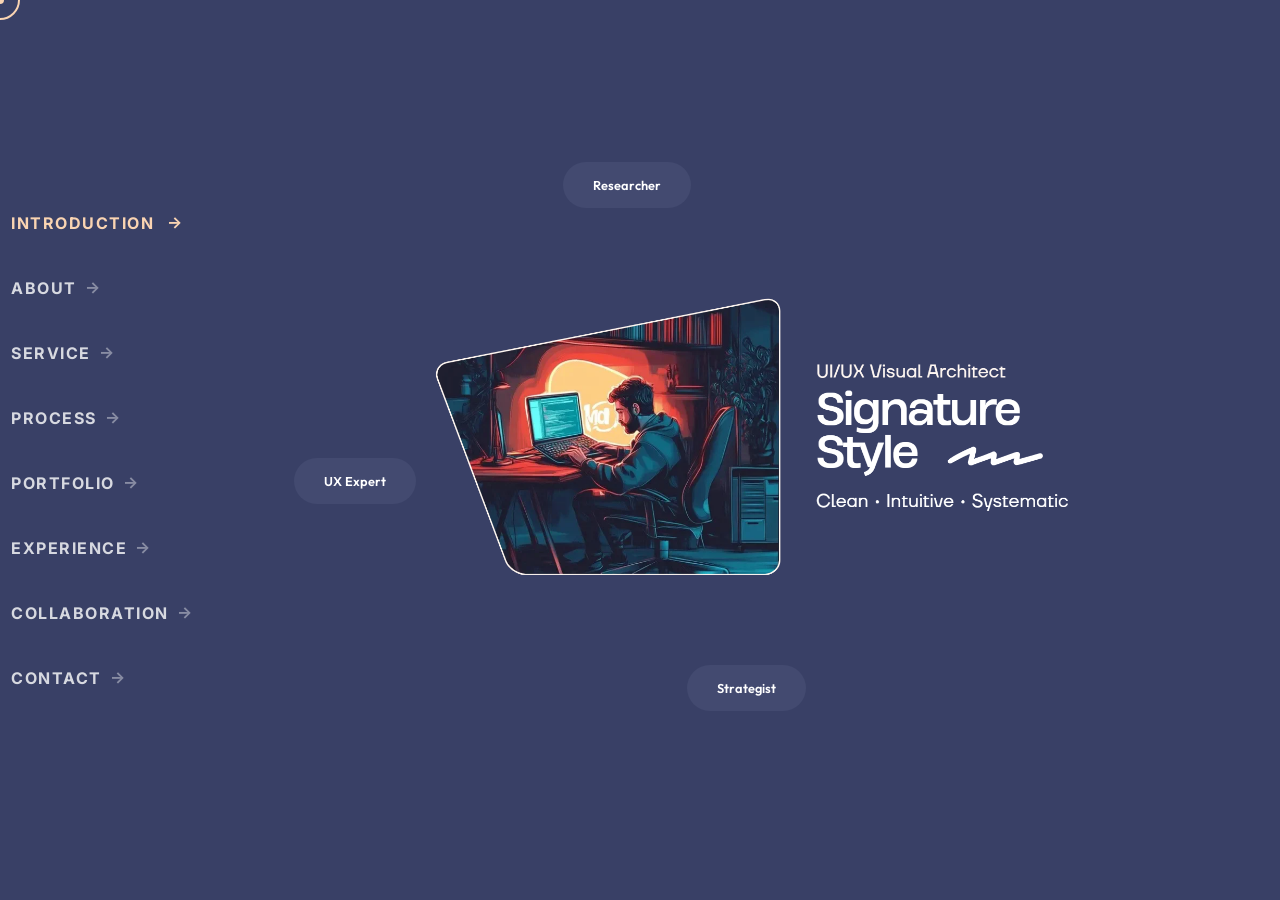
==== commit 9726b6d6: "Update index.html" ====
--- a/index.html
+++ b/index.html
@@ -77,8 +77,9 @@
                     <div class="Middle_project_inner project_content">
                         <div class="EdooSphere">
                             <h2>“Far System”</h2>
-                            <a
-                                href="https://www.figma.com/design/k4mvN39b6g4Px2VGUUfae7/Far-System?node-id=127-10489&t=P00wyCD2Moqxiuzd-1">Link</a>
+                            <a target="_blank" rel="noopener noreferrer"
+                                href="https://www.figma.com/design/k4mvN39b6g4Px2VGUUfae7/Far-System?node-id=127-10489&t=P00wyCD2Moqxiuzd-1">Figma
+                                Link</a>
                             <p>FAR Systems™ is a B2B SaaS and multi-tenant platform that connects reflection, structured
                                 knowledge, insights, and continuity in one ecosystem. Through guided Reflection Room™
                                 experiences, intelligent analysis, dashboards, and reports, FAR transforms reflection
@@ -87,8 +88,9 @@
                         </div>
                         <div class="EdooSphere">
                             <h2>“AidNetWork”</h2>
-                            <a
-                                href="https://www.figma.com/design/5OuevP5FEo8ng1HO4NIQQ6/High-Fidelity-AidNetWork?node-id=0-1&t=7jZRvrT6jxRqu9Zt-1">Link</a>
+                            <a target="_blank" rel="noopener noreferrer"
+                                href="https://www.figma.com/design/5OuevP5FEo8ng1HO4NIQQ6/High-Fidelity-AidNetWork?node-id=0-1&t=7jZRvrT6jxRqu9Zt-1">Figma
+                                Link</a>
                             <p>AidNetwork is a B2B SaaS and multi-tenant healthcare workforce platform that simplifies
                                 hiring by connecting employers with verified, job-ready workers. Using AI and
                                 automation, it supports hiring, retention, compliance, and workforce management, helping
@@ -251,7 +253,6 @@
             <span class="close-modal">&times;</span>
             <div class="modal-header">
                 <h1>All Projects</h1>
-                <p>A collection of my recent works and digital experiments.</p>
             </div>
             <div class="projects-grid">
                 <!-- Project 1 “FarSystem” -->
@@ -259,13 +260,17 @@
                     <div class="project-card-inner">
                         <div class="card-content">
                             <h2>“Far System”</h2>
-                            <a
-                                href="https://www.figma.com/design/k4mvN39b6g4Px2VGUUfae7/Far-System?node-id=127-10489&t=P00wyCD2Moqxiuzd-1">Link</a>
+                            <!-- <a
+                                href="https://www.figma.com/design/k4mvN39b6g4Px2VGUUfae7/Far-System?node-id=127-10489&t=P00wyCD2Moqxiuzd-1">Link</a> -->
                             <p>FAR Systems™ is a B2B SaaS and multi-tenant platform that connects reflection, structured
                                 knowledge, insights, and continuity in one ecosystem. Through guided Reflection Room™
                                 experiences, intelligent analysis, dashboards, and reports, FAR transforms reflection
                                 into actionable insights, supporting better decision-making and long-term progress.
                             </p>
+                            <div class="project-link"><a target="_blank" rel="noopener noreferrer"
+                                    href="https://www.figma.com/design/k4mvN39b6g4Px2VGUUfae7/Far-System?node-id=127-10489&t=P00wyCD2Moqxiuzd-1">Figma
+                                    Link</a>
+                            </div>
                         </div>
                     </div>
                 </div>
@@ -275,8 +280,8 @@
                         <div class="card-content">
 
                             <h2>“AidNetWork”</h2>
-                            <a
-                                href="https://www.figma.com/design/5OuevP5FEo8ng1HO4NIQQ6/High-Fidelity-AidNetWork?node-id=0-1&t=7jZRvrT6jxRqu9Zt-1">Link</a>
+                            <!-- <a
+                                href="https://www.figma.com/design/5OuevP5FEo8ng1HO4NIQQ6/High-Fidelity-AidNetWork?node-id=0-1&t=7jZRvrT6jxRqu9Zt-1">Link</a> -->
                             <p>AidNetwork is a B2B SaaS and multi-tenant healthcare workforce platform that simplifies
                                 healthcare hiring by bringing everything into one place. It helps employers find
                                 verified, job-ready workers while enabling candidates to clearly understand job
@@ -284,6 +289,10 @@
                                 retention, compliance, and reliability, helping organizations build a faster and more
                                 stable workforce.
                             </p>
+                            <div class="project-link"><a target="_blank" rel="noopener noreferrer"
+                                    href="https://www.figma.com/design/5OuevP5FEo8ng1HO4NIQQ6/High-Fidelity-AidNetWork?node-id=0-1&t=7jZRvrT6jxRqu9Zt-1">Figma
+                                    Link</a>
+                            </div>
                         </div>
                     </div>
                 </div>
@@ -294,13 +303,17 @@
                         <div class="card-content">
 
                             <h2>“Risk Manager”</h2>
-                            <a
-                                href="https://www.figma.com/design/9FaY0wOJbGEPTlk5jHFvLP/Risk-Manager-App?node-id=0-1&p=f">Link</a>
+                            <!-- <a
+                                href="https://www.figma.com/design/9FaY0wOJbGEPTlk5jHFvLP/Risk-Manager-App?node-id=0-1&p=f">Link</a> -->
                             <p>Risk Manager is a centralized risk monitoring system tailored for operational teams. I
                                 redefined the user experience by simplifying multi-step assessments, enhancing data
                                 visualization, and ensuring consistency across modules. Close collaboration with
                                 engineering ensured scalable and performance-driven design execution.
                             </p>
+                            <div class="project-link"><a target="_blank" rel="noopener noreferrer"
+                                    href="https://www.figma.com/design/9FaY0wOJbGEPTlk5jHFvLP/Risk-Manager-App?node-id=0-1&p=f">Figma
+                                    Link</a>
+                            </div>
                         </div>
                     </div>
                 </div>
@@ -309,8 +322,8 @@
                         <div class="card-content">
 
                             <h2>“Theta Analysers”</h2>
-                            <a
-                                href="https://www.figma.com/design/8MW4Subn0hcLtJWnIIItko/THETA-ANALYSERS?node-id=1-2&t=z4X9mN58TrOYgEEm-1">Link</a>
+                            <!-- <a
+                                href="https://www.figma.com/design/8MW4Subn0hcLtJWnIIItko/THETA-ANALYSERS?node-id=1-2&t=z4X9mN58TrOYgEEm-1">Link</a> -->
                             <p>Theta Analyzer is a modern POS and retail management platform designed to simplify
                                 day-to-day sales and business operations. I created a clean, scalable interface that
                                 helps businesses manage transactions, products, inventory, customers, and sales data
@@ -318,6 +331,10 @@
                                 data presentation, and efficient store management, making everyday POS operations faster
                                 and easier for staff.
                             </p>
+                            <div class="project-link"><a target="_blank" rel="noopener noreferrer"
+                                    href="https://www.figma.com/design/8MW4Subn0hcLtJWnIIItko/THETA-ANALYSERS?node-id=1-2&t=z4X9mN58TrOYgEEm-1">Figma
+                                    Link</a>
+                            </div>
                         </div>
                     </div>
                 </div>
@@ -327,13 +344,17 @@
                         <div class="card-content">
 
                             <h2>“Rams”</h2>
-                            <a
-                                href="https://www.figma.com/design/PCBt5p7QZaxkNxHPecK2gH/RAMs-Company-User?node-id=0-1&p=f">Link</a>
+                            <!-- <a
+                                href="https://www.figma.com/design/PCBt5p7QZaxkNxHPecK2gH/RAMs-Company-User?node-id=0-1&p=f">Link</a> -->
                             <p>A web-based enterprise risk management platform built to simplify complex risk processes.
                                 I designed data-heavy dashboards, structured risk evaluation workflows, and improved
                                 reporting clarity. My focus was on usability, information hierarchy, and making critical
                                 decision-making faster and more efficient.
                             </p>
+                            <div class="project-link"><a target="_blank" rel="noopener noreferrer"
+                                    href="https://www.figma.com/design/PCBt5p7QZaxkNxHPecK2gH/RAMs-Company-User?node-id=0-1&p=f">Figma
+                                    Link</a>
+                            </div>
                         </div>
                     </div>
                 </div>
@@ -342,8 +363,8 @@
                     <div class="project-card-inner">
                         <div class="card-content">
                             <h2>“SUPREME PROSPECTS”</h2>
-                            <a
-                                href="https://www.figma.com/design/wVAk4ea4LBLnnpsgJ8CiIs/SUPREME-PROSPECTS-Almas?node-id=21-2&t=diJD05TgkIyhSzfg-1">Link</a>
+                            <!-- <a
+                                href="https://www.figma.com/design/wVAk4ea4LBLnnpsgJ8CiIs/SUPREME-PROSPECTS-Almas?node-id=21-2&t=diJD05TgkIyhSzfg-1">Link</a> -->
                             <p>Supreme Prospects is a dynamic, subscription-based B2B sports management and recruitment
                                 platform designed to bridge the gap between athletic talent and professional coaching.
                                 Built with a sleek, high-energy aesthetic, the platform creates a dual-sided ecosystem
@@ -351,6 +372,10 @@
                                 professional coaches seeking to stream their scouting, training, and recruitment
                                 pipelines.
                             </p>
+                            <div class="project-link"><a target="_blank" rel="noopener noreferrer"
+                                    href="https://www.figma.com/design/wVAk4ea4LBLnnpsgJ8CiIs/SUPREME-PROSPECTS-Almas?node-id=21-2&t=diJD05TgkIyhSzfg-1">Figma
+                                    Link</a>
+                            </div>
                         </div>
                     </div>
                 </div>
@@ -360,8 +385,8 @@
                     <div class="project-card-inner">
                         <div class="card-content">
                             <h2>“XTRA-VISION”</h2>
-                            <a
-                                href="https://www.figma.com/design/hHiclTcdYZ3zjucPpE7rdi/XTRA-VISION-Almas?node-id=0-1&t=H8L3sgJyxS0W5IxE-1">Link</a>
+                            <!-- <a
+                                href="https://www.figma.com/design/hHiclTcdYZ3zjucPpE7rdi/XTRA-VISION-Almas?node-id=0-1&t=H8L3sgJyxS0W5IxE-1">Link</a> -->
                             <p>XTRA-VISION is a mobile-first digital savings and investment platform designed for young,
                                 upwardly
                                 mobile users in the GCC and MENA region. The platform transforms the traditionally
@@ -371,8 +396,10 @@
                                 amounts
                                 into diversified portfolios, all within a secure, regulated environment.
                             </p>
-                            pipelines.
-                            </p>
+                            <div class="project-link"><a target="_blank" rel="noopener noreferrer"
+                                    href="https://www.figma.com/design/hHiclTcdYZ3zjucPpE7rdi/XTRA-VISION-Almas?node-id=0-1&t=H8L3sgJyxS0W5IxE-1">Figma
+                                    Link</a>
+                            </div>
                         </div>
                     </div>
                 </div>
@@ -381,8 +408,8 @@
                     <div class="project-card-inner">
                         <div class="card-content">
                             <h2>“RAIZ”</h2>
-                            <a
-                                href="https://www.figma.com/design/8pOH03JB04hr4VfctgyfdS/RAIZ-Almas?node-id=0-1&t=QduIyPNxUC080vP4-1">Link</a>
+                            <!-- <a
+                                href="https://www.figma.com/design/8pOH03JB04hr4VfctgyfdS/RAIZ-Almas?node-id=0-1&t=QduIyPNxUC080vP4-1">Link</a> -->
                             <p>Raiz is a mobile-first digital savings and investment platform designed for young,
                                 upwardly
                                 mobile users in the GCC and MENA region. The platform transforms the traditionally
@@ -391,8 +418,10 @@
                                 Raiz empowers users to set goals, build daily savings habits, and invest small amounts
                                 into diversified portfolios, all within a secure, regulated environment.
                             </p>
-                            pipelines.
-                            </p>
+                            <div class="project-link"><a target="_blank" rel="noopener noreferrer"
+                                    href="https://www.figma.com/design/8pOH03JB04hr4VfctgyfdS/RAIZ-Almas?node-id=0-1&t=QduIyPNxUC080vP4-1">Figma
+                                    Link</a>
+                            </div>
                         </div>
                     </div>
                 </div>
@@ -401,8 +430,8 @@
                     <div class="project-card-inner">
                         <div class="card-content">
                             <h2>“BOUWIS”</h2>
-                            <a
-                                href="https://www.figma.com/design/IUpIjFcfvYovL7o6obJQWq/BOUWIS-Almas?node-id=0-1&t=hDcz0atjrBNcnLdJ-1">Link</a>
+                            <!-- <a
+                                href="https://www.figma.com/design/IUpIjFcfvYovL7o6obJQWq/BOUWIS-Almas?node-id=0-1&t=hDcz0atjrBNcnLdJ-1">Link</a> -->
                             <p>Raiz is a mobile-first digital savings and investment platform designed for young,
                                 upwardly
                                 mobile users in the GCC and MENA region. The platform transforms the traditionally
@@ -411,8 +440,10 @@
                                 Raiz empowers users to set goals, build daily savings habits, and invest small amounts
                                 into diversified portfolios, all within a secure, regulated environment.
                             </p>
-                            pipelines.
-                            </p>
+                            <div class="project-link"><a target="_blank" rel="noopener noreferrer"
+                                    href="https://www.figma.com/design/IUpIjFcfvYovL7o6obJQWq/BOUWIS-Almas?node-id=0-1&t=hDcz0atjrBNcnLdJ-1">Figma
+                                    Link</a>
+                            </div>
                         </div>
                     </div>
                 </div>
@@ -421,8 +452,8 @@
                     <div class="project-card-inner">
                         <div class="card-content">
                             <h2>“Huely”</h2>
-                            <a
-                                href="https://www.figma.com/design/NMuSPvk7Xe57bM8CpgAvBZ/Huely-Almas?node-id=0-1&t=WRXs3evQNbe3PIKc-1">Link</a>
+                            <!-- <a
+                                href="https://www.figma.com/design/NMuSPvk7Xe57bM8CpgAvBZ/Huely-Almas?node-id=0-1&t=WRXs3evQNbe3PIKc-1">Link</a> -->
                             <p>Huely is a mobile-first digital savings and investment platform designed for young,
                                 upwardly
                                 mobile users in the GCC and MENA region. The platform transforms the traditionally
@@ -431,8 +462,10 @@
                                 Huely empowers users to set goals, build daily savings habits, and invest small amounts
                                 into diversified portfolios, all within a secure, regulated environment.
                             </p>
-                            pipelines.
-                            </p>
+                            <div class="project-link"><a target="_blank" rel="noopener noreferrer"
+                                    href="https://www.figma.com/design/NMuSPvk7Xe57bM8CpgAvBZ/Huely-Almas?node-id=0-1&t=WRXs3evQNbe3PIKc-1">Figma
+                                    Link</a>
+                            </div>
                         </div>
                     </div>
                 </div>
@@ -441,8 +474,8 @@
                     <div class="project-card-inner">
                         <div class="card-content">
                             <h2>“AetherCall”</h2>
-                            <a
-                                href="https://www.figma.com/design/WpcX8z7JNN9PikLdq0HS9q/AetherCall-Almas?node-id=0-1&t=OUM4fp0Lx6DEoAAL-1">Link</a>
+                            <!-- <a
+                                href="https://www.figma.com/design/WpcX8z7JNN9PikLdq0HS9q/AetherCall-Almas?node-id=0-1&t=OUM4fp0Lx6DEoAAL-1">Link</a> -->
                             <p>AetherCall is a mobile-first digital savings and investment platform designed for young,
                                 upwardly
                                 mobile users in the GCC and MENA region. The platform transforms the traditionally
@@ -452,8 +485,10 @@
                                 amounts
                                 into diversified portfolios, all within a secure, regulated environment.
                             </p>
-                            pipelines.
-                            </p>
+                            <div class="project-link"><a target="_blank" rel="noopener noreferrer"
+                                    href="https://www.figma.com/design/WpcX8z7JNN9PikLdq0HS9q/AetherCall-Almas?node-id=0-1&t=OUM4fp0Lx6DEoAAL-1">Figma
+                                    Link</a>
+                            </div>
                         </div>
                     </div>
                 </div>
@@ -462,8 +497,8 @@
                     <div class="project-card-inner">
                         <div class="card-content">
                             <h2>“Ikwilme Wer”</h2>
-                            <a
-                                href="https://www.figma.com/design/Huj46X1FhCbLHbJDaOKzkx/Ikwilmedewerkers-Almas?node-id=0-1&t=Ib7vEYDY87AIbMpf-1">Link</a>
+                            <!-- <a
+                                href="https://www.figma.com/design/Huj46X1FhCbLHbJDaOKzkx/Ikwilmedewerkers-Almas?node-id=0-1&t=Ib7vEYDY87AIbMpf-1">Link</a> -->
                             <p>Ikwilme Wer is a mobile-first digital savings and investment platform designed for young,
                                 upwardly
                                 mobile users in the GCC and MENA region. The platform transforms the traditionally
@@ -473,8 +508,10 @@
                                 amounts
                                 into diversified portfolios, all within a secure, regulated environment.
                             </p>
-                            pipelines.
-                            </p>
+                            <div class="project-link"><a target="_blank" rel="noopener noreferrer"
+                                    href="https://www.figma.com/design/Huj46X1FhCbLHbJDaOKzkx/Ikwilmedewerkers-Almas?node-id=0-1&t=Ib7vEYDY87AIbMpf-1">Figma
+                                    Link</a>
+                            </div>
                         </div>
 
                     </div>
@@ -485,8 +522,8 @@
                     <div class="project-card-inner">
                         <div class="card-content">
                             <h2>“AiTradX”</h2>
-                            <a
-                                href="https://www.figma.com/design/TELjcvNv74RykpVNeFjLlf/AiTradX?node-id=2-5&t=Oj5XLnYLckw8b1dB-1">Link</a>
+                            <!-- <a
+                                href="https://www.figma.com/design/TELjcvNv74RykpVNeFjLlf/AiTradX?node-id=2-5&t=Oj5XLnYLckw8b1dB-1">Link</a> -->
                             <p>AiTradX is a modern trading platform designed for both novice and experienced traders. I
                                 led the UI/UX redesign to simplify complex trading interfaces, improve data
                                 visualization, and create a more intuitive user journey. The goal was to make trading
@@ -494,6 +531,10 @@
                                 cross-functional teams to ensure seamless implementation and consistent product
                                 experiences.
                             </p>
+                            <div class="project-link"><a target="_blank" rel="noopener noreferrer"
+                                    href="https://www.figma.com/design/TELjcvNv74RykpVNeFjLlf/AiTradX?node-id=2-5&t=Oj5XLnYLckw8b1dB-1">Figma
+                                    Link</a>
+                            </div>
                         </div>
                     </div>
                 </div>
@@ -503,12 +544,16 @@
                         <div class="card-content">
 
                             <h2>“EdooSphere”</h2>
-                            <a
-                                href="https://www.figma.com/design/yBJjKWfQ96QLO775fwtEAk/EdooSphere-App?node-id=1669-162202&t=1JOb6LdRDJtqGi80-1">Link</a>
+                            <!-- <a
+                                href="https://www.figma.com/design/yBJjKWfQ96QLO775fwtEAk/EdooSphere-App?node-id=1669-162202&t=1JOb6LdRDJtqGi80-1">Link</a> -->
                             <p>EduSphere is an e-learning platform for web and mobile. As a UI/UX Designer, I designed
                                 intuitive interfaces and prototypes, improved user flows, and collaborated with
                                 developers to deliver responsive, user-friendly experiences that increased engagement.
                             </p>
+                            <div class="project-link"><a target="_blank" rel="noopener noreferrer"
+                                    href="https://www.figma.com/design/yBJjKWfQ96QLO775fwtEAk/EdooSphere-App?node-id=1669-162202&t=1JOb6LdRDJtqGi80-1">Figma
+                                    Link</a>
+                            </div>
                         </div>
                     </div>
                 </div>
@@ -517,13 +562,17 @@
                     <div class="project-card-inner">
                         <div class="card-content">
                             <h2>“PDF Manager”</h2>
-                            <a
-                                href="https://www.figma.com/design/73KdUsv2Cbf8B7tLdYeefj/PDF-Manager-App?node-id=3-535&t=KnQlsR4RBeEZoz0u-1">Link</a>
+                            <!-- <a
+                                href="https://www.figma.com/design/73KdUsv2Cbf8B7tLdYeefj/PDF-Manager-App?node-id=3-535&t=KnQlsR4RBeEZoz0u-1">Link</a> -->
                             <p>PDF Manager is a web-based admin-style platform that provides a structured interface for
                                 managing projects, analytics, and application workflows. It focuses on delivering a
                                 centralized dashboard with tools for handling data, team activities, and system
                                 operations in one place, helping users streamline tasks and improve overall efficiency.
                             </p>
+                            <div class="project-link"><a target="_blank" rel="noopener noreferrer"
+                                    href="https://www.figma.com/design/73KdUsv2Cbf8B7tLdYeefj/PDF-Manager-App?node-id=3-535&t=KnQlsR4RBeEZoz0u-1">Figma
+                                    Link</a>
+                            </div>
                         </div>
                     </div>
                 </div>
@@ -532,13 +581,16 @@
                     <div class="project-card-inner">
                         <div class="card-content">
                             <h2>“Paronsoft”</h2>
-                            <a href="https://paronsoft.com/">Link</a>
+                            <!-- <a href="https://paronsoft.com/">Link</a> -->
                             <p>Paronsoft delivers custom web and mobile solutions for international clients. As a Senior
                                 UI/UX Designer, I translated business requirements into structured user flows,
                                 interactive prototypes, and scalable design systems. I worked closely with
                                 cross-functional teams to ensure seamless implementation and consistent product
                                 experiences.
                             </p>
+                            <div class="project-link"><a target="_blank" rel="noopener noreferrer"
+                                    href="https://paronsoft.com/">Website Link</a>
+                            </div>
                         </div>
                     </div>
                 </div>
@@ -547,12 +599,14 @@
                     <div class="project-card-inner">
                         <div class="card-content">
                             <h2>“CodeCraft”</h2>
-                            <span class="details-link">Link</span>
                             <p>CodeCraft is a collaborative IDE enabling real-time peer programming and integrated
                                 version control. I designed a clean, developer-focused interface that balances
                                 functionality with clarity. Special attention was given to live collaboration
                                 indicators, code readability, and minimizing cognitive load during teamwork.
                             </p>
+                            <div class="project-link"><a target="_blank" rel="noopener noreferrer"
+                                    href="https://codcraft.app/">Website Link</a>
+                            </div>
                         </div>
                     </div>
                 </div>
@@ -561,12 +615,15 @@
                     <div class="project-card-inner">
                         <div class="card-content">
                             <h2>“AlexandraDB”</h2>
-                            <a href="https://www.alexandradb.com/">Link</a>
+                            <!-- <a href="https://www.alexandradb.com/">Link</a> -->
                             <p>Alexandra DB is a French singer, songwriter, and producer blending pop and electronic
                                 music. For her digital platform, I designed intuitive interfaces and prototypes,
                                 improved user flows, and collaborated with developers to deliver a responsive and
                                 engaging user experience.
                             </p>
+                            <div class="project-link"><a target="_blank" rel="noopener noreferrer"
+                                    href="https://www.alexandradb.com/">Website Link</a>
+                            </div>
                         </div>
                     </div>
                 </div>
@@ -575,12 +632,15 @@
                     <div class="project-card-inner">
                         <div class="card-content">
                             <h2>“Bruce Wallas”</h2>
-                            <a href="https://brucewallas.com/">Link</a>
+                            <!-- <a href="https://brucewallas.com/">Link</a> -->
                             <p>Bruce Wallas is a construction project management platform. I crafted workflow-based
                                 interfaces to manage timelines, resources, and reporting efficiently. Emphasis was
                                 placed on visual clarity, real-time tracking, and improving communication between
                                 project stakeholders.
                             </p>
+                            <div class="project-link"><a target="_blank" rel="noopener noreferrer"
+                                    href="https://brucewallas.com/">Website Link</a>
+                            </div>
                         </div>
                     </div>
                 </div>
@@ -589,11 +649,14 @@
                     <div class="project-card-inner">
                         <div class="card-content">
                             <h2>“Zeplin”</h2>
-                            <a href="https://app.zeplin.io/projects">Link</a>
+                            <!-- <a href="https://app.zeplin.io/projects">Link</a> -->
                             <p>A design-to-development collaboration platform built to bridge communication gaps. I
                                 focused on structured handoff experiences, organized component libraries, and
                                 interaction documentation to ensure smoother transitions from design to development.
                             </p>
+                            <div class="project-link"><a target="_blank" rel="noopener noreferrer"
+                                    href="https://app.zeplin.io/projects">Website Link</a>
+                            </div>
                         </div>
                     </div>
                 </div>
@@ -602,12 +665,16 @@
                     <div class="project-card-inner">
                         <div class="card-content">
                             <h2>“Footway”</h2>
-                            <a href="https://masudjony.github.io/footway.github.io/">Link</a>
+                            <!-- <a href="https://masudjony.github.io/footway.github.io/">Link</a> -->
                             <p>Footway is a retail management platform for spotify. I optimized inventory tracking,
                                 sales dashboards, and store management workflows. The design approach prioritized
                                 operational efficiency, easy navigation, and scalable UI components for multi-store
                                 environments.
                             </p>
+                            <div class="project-link"><a target="_blank" rel="noopener noreferrer"
+                                    href="https://masudjony.github.io/footway.github.io/">Website
+                                    Link</a>
+                            </div>
                         </div>
                     </div>
                 </div>
@@ -617,11 +684,14 @@
                     <div class="project-card-inner">
                         <div class="card-content">
                             <h2>“Behance”</h2>
-                            <a href="https://www.behance.net/masudjony">Link</a>
+                            <!-- <a href="https://www.behance.net/masudjony">Link</a> -->
                             <p>Behance is a global creative portfolio platform owned by Adobe where designers showcase
                                 their professional work. I use it to publish selected UI/UX case studies, including
                                 research insights, wireframes, prototypes, and final visual designs.
                             </p>
+                            <div class="project-link"><a target="_blank" rel="noopener noreferrer"
+                                    href="https://www.behance.net/masudjony">Website Link</a>
+                            </div>
                         </div>
                     </div>
                 </div>
--- a/style.css
+++ b/style.css
@@ -74,7 +74,7 @@
 /* Horizontal Navigation Menu */
 #horizontal-nav {
     position: fixed;
-    left: 6%;
+    left: 8%;
     top: 50%;
     transform: translate(-50%, -50%);
     z-index: 100;
@@ -101,13 +101,13 @@
     display: block;
     align-items: center;
     gap: 10px;
-    margin: 40px 0;
+    margin: 45px 0;
 }
 
 #horizontal-nav ul li a {
     text-decoration: none;
     color: var(--subtext-color);
-    font-size: 0.75rem;
+    font-size: 1rem;
     font-weight: 700;
     text-transform: uppercase;
     letter-spacing: 1.5px;
@@ -365,7 +365,7 @@
 }
 
 p {
-    font-size: 1.2rem;
+    font-size: 1rem;
     line-height: 1.6;
     color: var(--subtext-color);
     max-width: 500px;
@@ -550,24 +550,44 @@
     /* margin-bottom: 31px; */
     transition: all 0.3s ease-out;
     color: white;
+    font-weight: 600;
+
 }
 
 .Middle_project_inner.project_content a:hover {
     margin-right: -5px;
 }
 
-.card-content a {
+/* .card-content a {
     text-decoration: underline;
     cursor: pointer;
     float: right;
     margin-top: -40px;
+    transition: all 0.3s ease-out;
+    color: white;
+} */
+.card-content a {
+    text-decoration: none;
+    cursor: pointer;
+    font-weight: 600;
+    /* text-transform: uppercase; */
+    /* float: right; */
+    /* margin-top: -40px; */
     /* margin-bottom: 31px; */
     transition: all 0.3s ease-out;
-    color: white;
+    color: #000000;
+    padding: 15px;
+    background: white;
+    width: 100%;
+    display: flow-root;
+    text-align: center;
+    border-radius: 7px;
+    margin-top: 1rem;
 }
 
 .card-content a:hover {
     margin-right: -5px;
+    background: #fad4b2;
 }
 
 .Middle_project_inner.project_content p {
@@ -762,8 +782,8 @@
 }
 
 .modal-header h1 {
-    font-size: 3.5rem;
-    margin-bottom: 1.5rem;
+    font-size: 2.5rem;
+    margin-bottom: 1rem;
     font-family: 'Outfit', sans-serif;
     line-height: 0;
 }
@@ -775,7 +795,7 @@
 
 .projects-grid {
     display: grid;
-    grid-template-columns: repeat(auto-fill, minmax(350px, 1fr));
+    grid-template-columns: repeat(auto-fill, minmax(401px, 1fr));
     gap: 2rem;
     padding-bottom: 2rem;
     max-height: 74vh;
@@ -792,6 +812,22 @@
     transition: transform 0.3s ease, border-color 0.3s ease;
     display: flex;
     flex-direction: column;
+    height: 100%;
+    box-sizing: border-box;
+}
+
+.project-card-inner {
+    display: flex;
+    flex-direction: column;
+    flex: 1;
+    height: 100%;
+}
+
+.card-content {
+    display: flex;
+    flex-direction: column;
+    flex: 1;
+    height: 100%;
 }
 
 .project-card:hover {
@@ -828,6 +864,16 @@
     color: var(--subtext-color);
     max-width: 100%;
 }
+
+.project-link {
+    margin-top: auto;
+    width: 100%;
+    padding-top: 1.5rem;
+}
+
+/* .project-link a {
+    margin-top: 0;
+} */
 
 .DownloadCV {
     position: absolute;
@@ -851,6 +897,9 @@
 }
 
 @media (max-width: 1600px) {
+    .modal-content {
+        padding: 2rem 1.5rem 2rem 2rem;
+    }
 
     .Left_project_inner.project_content h1,
     .Left_project_inner.project_content h1 {
@@ -861,50 +910,6 @@
     .rams h2,
     .project_content .EdooSphere h2 {
         font-size: 22px !important;
-    }
-
-    .experience_content p,
-    .experience_content span,
-    .experience_inner label,
-    .viewmoreBTN button,
-    .Middle_project_inner.project_content p,
-    .Middle_project_inner.project_content a,
-    .Right_project_inner.project_content button {
-        font-size: 16px;
-    }
-
-    .Right_project_inner.project_content button {
-        top: 80%;
-    }
-
-    .Portfolio_container {
-        display: flow-root;
-        margin-left: 150px;
-    }
-}
-
-@media (max-width: 1500px) {
-    img.arrowIcon {
-        margin-left: 200px;
-        margin-top: 120px;
-    }
-
-    img.arrowIcon:hover {
-        margin-left: 205px;
-    }
-
-    .DownloadCV {
-        bottom: 19%;
-        padding: 8px 20px;
-    }
-
-    #horizontal-nav {
-        left: 8%;
-    }
-
-    .Portfolio_container {
-        display: flow-root;
-        margin-left: 0;
     }
 
     .experience_content p,
@@ -917,6 +922,58 @@
         font-size: 14px;
     }
 
+    .Right_project_inner.project_content button {
+        top: 80%;
+    }
+
+    .Portfolio_container {
+        display: flow-root;
+        margin-left: 30px;
+    }
+
+    .project-card p {
+        font-size: 14px;
+    }
+
+    .project-card h2 {
+        font-size: 1.5rem;
+    }
+}
+
+@media (max-width: 1500px) {
+    img.arrowIcon {
+        margin-left: 200px;
+        margin-top: 120px;
+    }
+
+    img.arrowIcon:hover {
+        margin-left: 205px;
+    }
+
+    .DownloadCV {
+        bottom: 15%;
+        padding: 8px 20px;
+    }
+
+    #horizontal-nav {
+        left: 8%;
+    }
+
+    .Portfolio_container {
+        display: flow-root;
+        margin-left: 0;
+    }
+
+    .experience_content p,
+    .experience_content span,
+    .experience_inner label,
+    .viewmoreBTN button,
+    .Middle_project_inner.project_content p,
+    .Middle_project_inner.project_content a,
+    .Right_project_inner.project_content button {
+        font-size: 14px;
+    }
+
     .project_content .EdooSphere {
         float: left;
         width: 40%;
@@ -946,7 +1003,7 @@
     }
 
     .modal-header h1 {
-        font-size: 2.5rem;
+        font-size: 2rem;
     }
 }
 
@@ -981,6 +1038,15 @@
         padding-bottom: 30px;
         font-size: 35px;
     }
+
+    .DownloadCV {
+        bottom: 15%;
+        padding: 8px 20px;
+    }
+
+    .slide img {
+        width: 80%;
+    }
 }
 
 @media (max-width: 900px) {
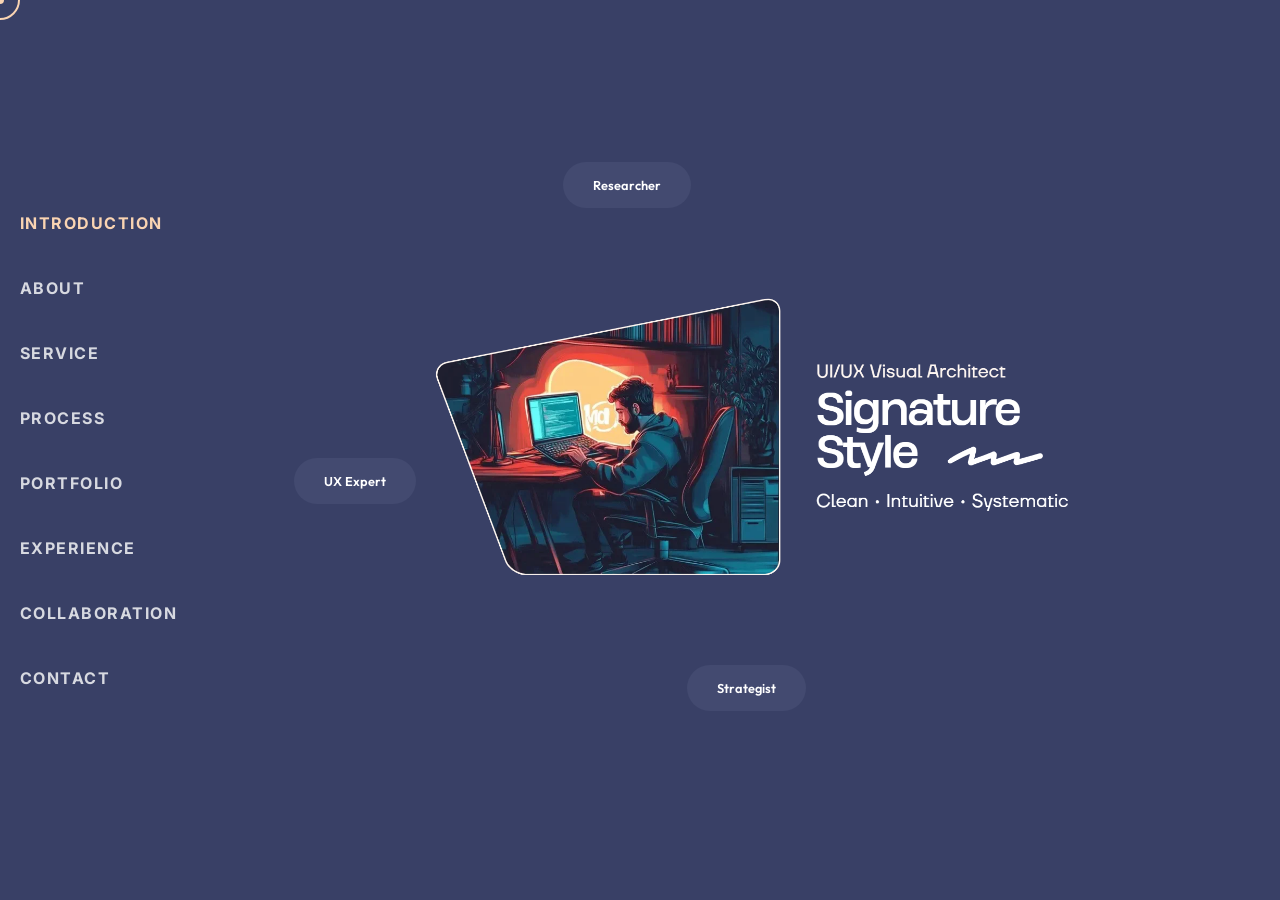
==== commit 7674c522: "Update index.html" ====
--- a/index.html
+++ b/index.html
@@ -14,14 +14,14 @@
     <!-- Horizontal Navigation Menu -->
     <nav id="horizontal-nav">
         <ul>
-            <li class="active"><a href="#hero" data-index="0">Introduction <span class="arrow">→</span></a></li>
-            <li><a href="#about" data-index="1">About <span class="arrow">→</span></a></li>
-            <li><a href="#services" data-index="2">Service <span class="arrow">→</span></a></li>
-            <li><a href="#process" data-index="3">Process <span class="arrow">→</span></a></li>
-            <li><a href="#portfolio" data-index="4">Portfolio <span class="arrow">→</span></a></li>
-            <li><a href="#experience" data-index="5">Experience <span class="arrow">→</span></a></li>
-            <li><a href="#collaboration" data-index="6">Collaboration <span class="arrow">→</span></a></li>
-            <li><a href="#contact" data-index="7">Contact <span class="arrow">→</span></a></li>
+            <li class="active"><a href="#hero" data-index="0">Introduction <span class="arrow"></span></a></li>
+            <li><a href="#about" data-index="1">About <span class="arrow"></span></a></li>
+            <li><a href="#services" data-index="2">Service <span class="arrow"></span></a></li>
+            <li><a href="#process" data-index="3">Process <span class="arrow"></span></a></li>
+            <li><a href="#portfolio" data-index="4">Portfolio <span class="arrow"></span></a></li>
+            <li><a href="#experience" data-index="5">Experience <span class="arrow"></span></a></li>
+            <li><a href="#collaboration" data-index="6">Collaboration <span class="arrow"></span></a></li>
+            <li><a href="#contact" data-index="7">Contact <span class="arrow"></span></a></li>
         </ul>
     </nav>
 
@@ -338,6 +338,31 @@
                         </div>
                     </div>
                 </div>
+                <!-- EasyTrax -->
+                <div class="project-card">
+                    <div class="project-card-inner">
+                        <div class="card-content">
+
+                            <h2>“EasyTrax”</h2>
+                            <!-- <a
+                                href="https://www.figma.com/design/PCBt5p7QZaxkNxHPecK2gH/RAMs-Company-User?node-id=0-1&p=f">Link</a> -->
+                            <p>EasyTrax is a smart vehicle tracking mobile app designed to simplify real-time vehicle
+                                monitoring and fleet management.
+
+                                I designed intuitive mobile interfaces for tracking vehicles, viewing live locations,
+                                monitoring vehicle status, and accessing important trip and movement information. The
+                                app focused on clear map-based visualization, easy navigation, quick access to vehicle
+                                details, and efficient monitoring workflows. My UX focus was on creating a simple,
+                                responsive, and user-friendly experience that helps users monitor their vehicles and
+                                make faster decisions while on the go.
+                            </p>
+                            <div class="project-link"><a target="_blank" rel="noopener noreferrer"
+                                    href="https://www.figma.com/design/PFxr1n7YlSMomvkbaLQaGn/EasyTrax?node-id=0-1&t=EUGyeQueE2upQtYe-1">Figma
+                                    Link</a>
+                            </div>
+                        </div>
+                    </div>
+                </div>
                 <!-- Project 3 “Rams” -->
                 <div class="project-card">
                     <div class="project-card-inner">
